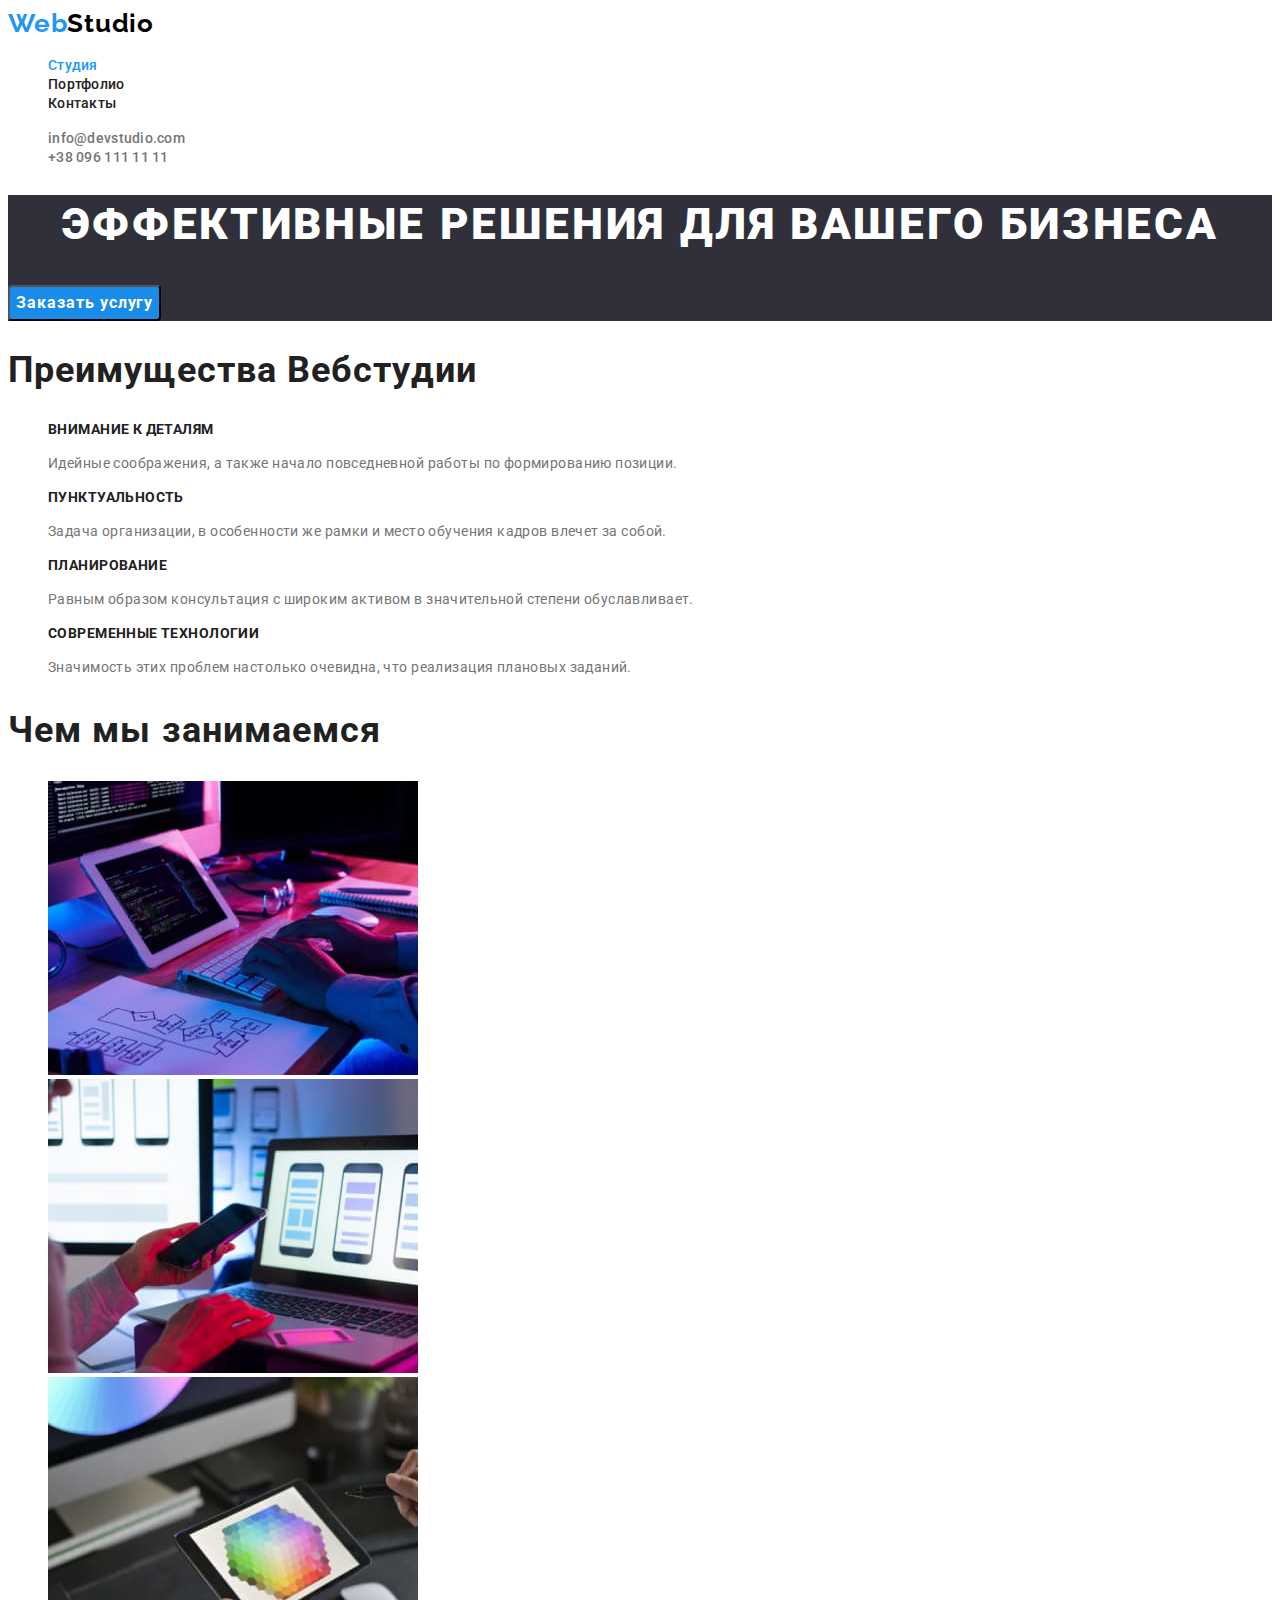
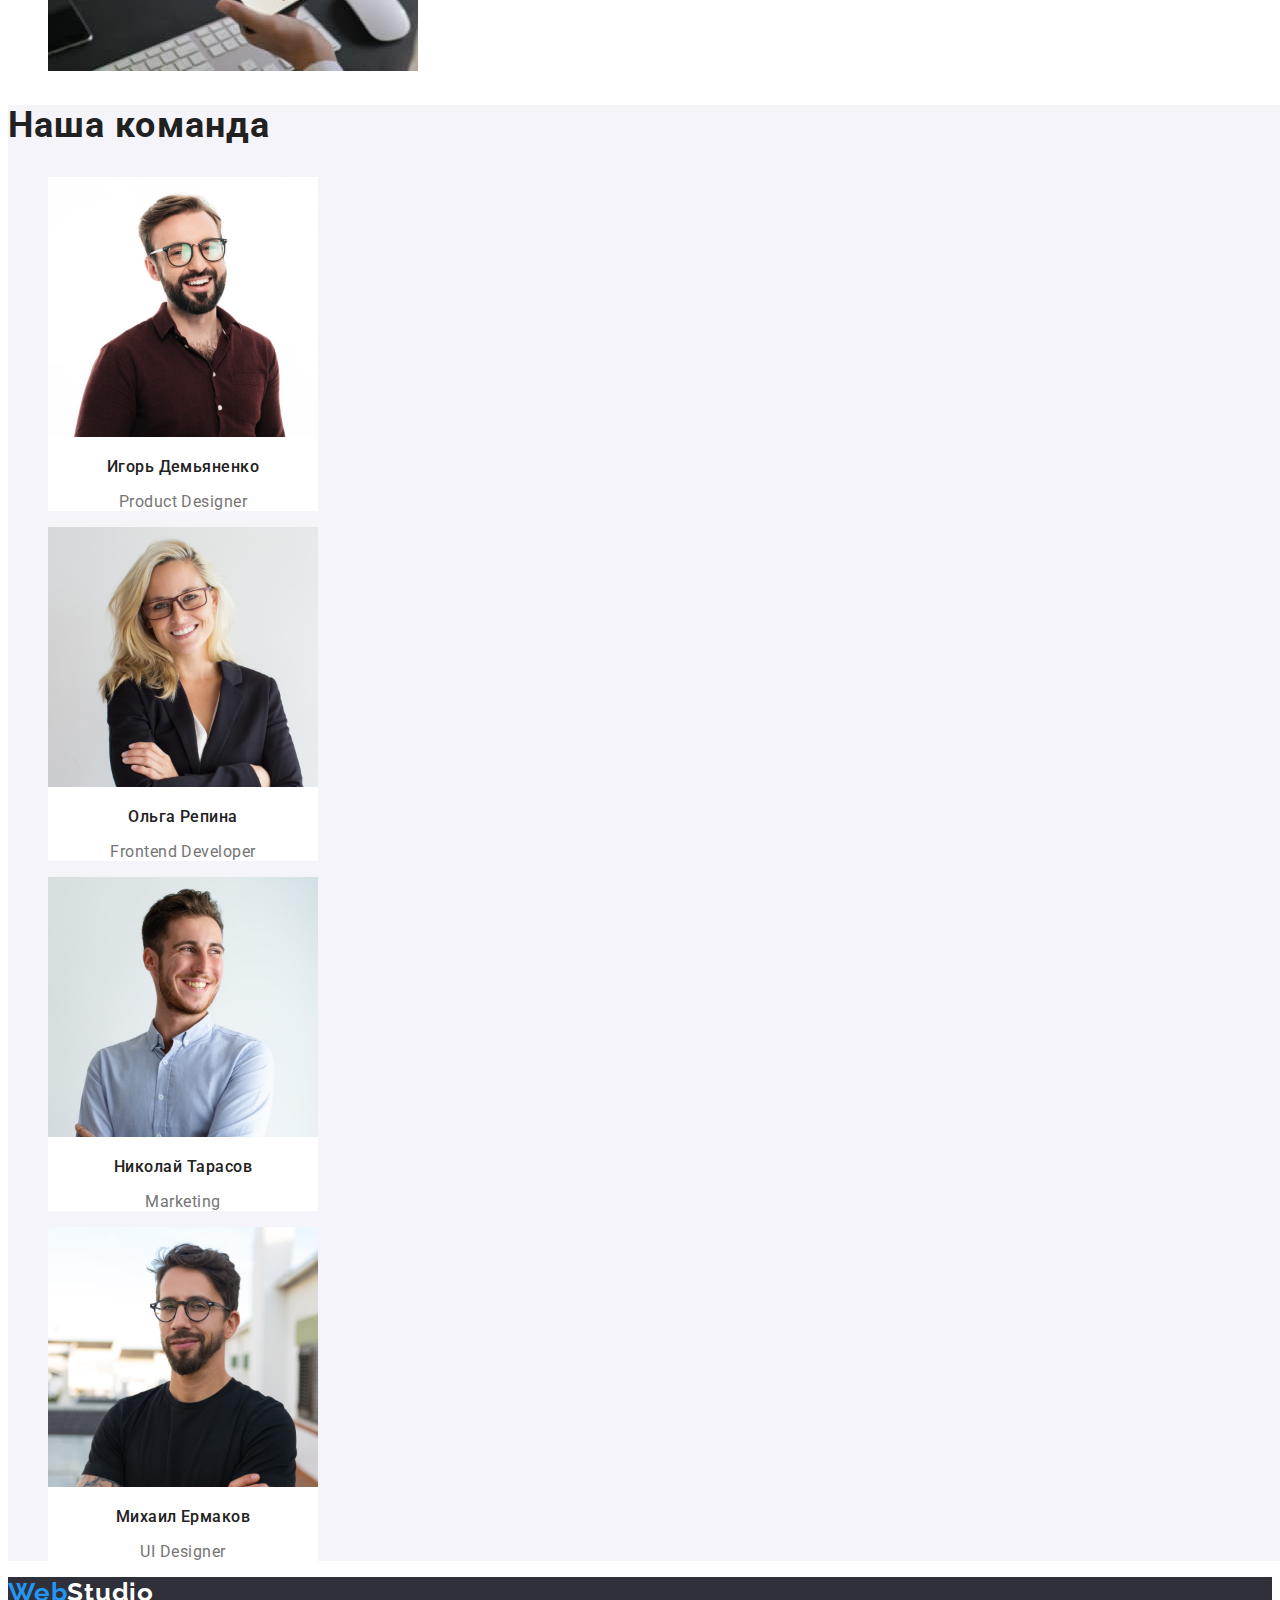
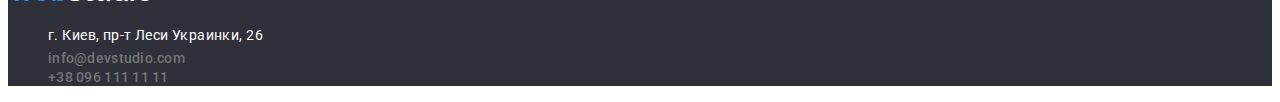
==== index.html @ 1b561ba0 "Добавляет начальные файлы из hw-2" ====
<!DOCTYPE html>
<html lang="ru">

<head>
    <meta charset="UTF-8">
    <meta http-equiv="X-UA-Compatible" content="IE=edge">
    <meta name="viewport" content="width=device-width, initial-scale=1.0">
    <title>WebStudio</title>
    <link rel="preconnect" href="https://fonts.googleapis.com">
    <link rel="preconnect" href="https://fonts.gstatic.com" crossorigin>
    <link href="https://fonts.googleapis.com/css2?family=Raleway:wght@700&family=Roboto:wght@400;500;700;900&display=swap"
        rel="stylesheet">

    <link rel="stylesheet" href="./css/styles.css">
</head>

<body>

    <header>
        <nav>
            <a class="logo link" href="./index.html">
                <span class="logo-first-part">Web</span>Studio
            </a>
            <ul class="main-menu">
                <li class="list"><a class="main-menu-link link active-page" href="./index.html">Студия</a></li>
                <li class="list"><a class="main-menu-link link" href="./portfolio.html">Портфолио</a></li>
                <li class="list"><a class="main-menu-link link" href="">Контакты</a></li>
            </ul>
        </nav>

        <ul class="main-conacts">
            <li class="list"><a class="main-contacts-link link" href="mailto:info@devstudio.com">info@devstudio.com</a></li>
            <li class="list"><a class="main-contacts-link link" href="tel:+380961111111">+38 096 111 11 11</a></li>
        </ul>
    </header>

    <main>

        <!--HERO-->

        <section class="hero-section">
            <h1 class="hero-main-title">Эффективные решения для вашего бизнеса</h1>
            <button class="modal-btn" type="button">Заказать услугу</button>
        </section>

        <!--BENEFITS-->

        <section>
            <h2 class="main-section-headings" >Преимущества Вебстудии</h2>
            <ul>
                <li class="list">
                    <h3 class="benefits-title">Внимание к деталям</h3>
                    <p class="benefits-text">Идейные соображения, а также начало повседневной работы по формированию позиции.</p>
                </li>
                <li class="list">
                    <h3 class="benefits-title">Пунктуальность</h3>
                    <p class="benefits-text">Задача организации, в особенности же рамки и место обучения кадров влечет за собой.</p>
                </li>
                <li class="list">
                    <h3 class="benefits-title">Планирование</h3>
                    <p class="benefits-text">Равным образом консультация с широким активом в значительной степени обуславливает.</p>
                </li>
                <li class="list">
                    <h3 class="benefits-title">Современные технологии</h3>
                    <p class="benefits-text">Значимость этих проблем настолько очевидна, что реализация плановых заданий.</p>
                </li>
            </ul>
        </section>

        <!--ABOUT SERVICES-->

        <section>
            <h2 class="main-section-headings">Чем мы занимаемся</h2>
            <ul>
                <li class="list">
                    <img src="./images/webdevelopment.jpg" alt="Веб разработкой" width="370" height="294">
                </li>
                <li class="list">
                    <img src="./images/uxdesign.jpg" alt="Подбираем UX Дизайн" width="370" height="294">
                </li>
                <li class="list">
                    <img src="./images/uidesign.jpg" alt="Подбираем стилистику" width="370" height="294">
                </li>
            </ul>
        </section>

        <!--ABOUT TEAM-->

        <section class="about-team-section">
            <h2 class="main-section-headings">Наша команда</h2>
            <ul>
                <li class="about-team-item list">
                    <img src="./images/productdesigner.jpg" alt="Фото Игоря Демьяненко" width="270" height="260">
                    <h3 class="team-member-name">Игорь Демьяненко</h3>
                    <p class="team-member-position">Product Designer</p>
                </li>
                <li class="about-team-item list">
                    <img src="./images/frontenddeveloper.jpg" alt="Фото Ольги Репиной" width="270" height="260">
                    <h3 class="team-member-name">Ольга Репина</h3>
                    <p class="team-member-position">Frontend Developer</p>
                </li>
                <li class="about-team-item list">
                    <img src="./images/marketing.jpg" alt="Фото Николая Тарасова" width="270" height="260">
                    <h3 class="team-member-name">Николай Тарасов</h3>
                    <p class="team-member-position">Marketing</p>
                </li>
                <li class="about-team-item list">
                    <img src="./images/uidesigner.jpg" alt="Фото Михаила Ермакова" width="270" height="260">
                    <h3 class="team-member-name">Михаил Ермаков</h3>
                    <p class="team-member-position">UI Designer</p>
                </li>
            </ul>
        </section>
    </main>

    <!--FOOTER-->

    <footer>
            <a class="logo-footer link" href="./index.html">
                <span class="logo-first-part">Web</span>Studio
            </a>
        <address>
            <ul> 
                <li class="list">
                    <a class="address-contacts-link link" href="https://goo.gl/maps/VejYehhwsdeLX1D59">г. Киев, пр-т Леси Украинки, 26</a>
                </li>
                <li class="list">
                    <a class="main-contacts-link link" href="mailto:info@devstudio.com">info@devstudio.com</a>
                </li>
                <li class="list">
                    <a class="main-contacts-link link" href="tel:+380961111111">+38 096 111 11 11</a>
                </li>
            </ul>
        </address>
    </footer>

</body>

</html>
---- css/styles.css ----
:root {
  --primary-font-family: 'Roboto', sans-serif;
  --secondary-font-family: 'Raleway', sans-serif;
  --primary-text-color-theme-light: #212121;
  --secondary-text-color-theme-light: #757575;
  --main-background-color-light: #ffffff;
  --secondary-background-color-dark: #2f303a;
  --situative-background-color: #f5f4fa;

  --accent-color: #2196f3;
}

body {
  font-family: var(--primary-font-family);
  color: var(--primary-text-color-theme-light);
  background-color: var(--main-background-color-light);
}

.list {
  list-style: none;
}

.link {
  text-decoration: none;
}

/* ======== START COMMON COMPONENTS 1 ======== */

.main-menu-link {
  font-family: var(--primary-font-family);
  font-weight: 500;
  font-size: 14px;
  line-height: 1.14;
  letter-spacing: 0.02em;
  cursor: pointer;

  color: var(--primary-text-color-theme-light);
}

.main-menu-link:hover,
.main-menu-link:focus {
  color: var(--accent-color);
}

.active-page {
  color: var(--accent-color);
}

.main-section-headings {
  font-family: var(--primary-font-family);
  font-weight: 700;
  font-size: 36px;
  line-height: 1.16;
  /*text-align: center;*/
  letter-spacing: 0.03em;

  color: var(--primary-text-color-theme-light);
}

/* ======== END COMMON COMPONENTS 1 ======== */

/* ======== START HEADER 2 ======== */

.logo {
  font-family: var(--secondary-font-family);
  font-weight: bold;
  font-size: 26px;
  line-height: 1.19;
  letter-spacing: 0.03em;

  color: #000000;
}

.logo-first-part {
  color: var(--accent-color);
}

.main-contacts-link {
  font-family: var(--primary-font-family);
  font-weight: 500;
  font-style: normal;
  font-size: 14px;
  line-height: 1.14;
  letter-spacing: 0.02em;

  color: var(--secondary-text-color-theme-light);
}

.main-contacts-link:hover,
.main-contacts-link:focus {
  color: var(--accent-color);
}

/* ======== END HEADER 2 ======== */

/* ======== START HERO 3 ======== */

.hero-section {
  background-color: var(--secondary-background-color-dark);
}

.hero-main-title {
  font-family: var(--main-background-color-light);
  font-weight: 900;
  font-size: 44px;
  line-height: 1.36;
  text-align: center;
  letter-spacing: 0.06em;
  text-transform: uppercase;

  color: var(--main-background-color-light);
}

.modal-btn {
  font-family: inherit;
  font-weight: 700;
  font-size: 16px;
  line-height: 1.87;
  display: flex;
  align-items: center;
  text-align: center;
  letter-spacing: 0.06em;
  border-radius: 4px;
  cursor: pointer;

  background-color: #188ce8;
  color: var(--main-background-color-light);
}

.modal-btn:hover,
.modal-btn:focus {
  background-color: var(--accent-color);
  color: var(--main-background-color-light);
}

/* ======== END HERO 3 ======== */

/* ======== START BENEFITS 4 ======== */

.benefits-title {
  font-family: var(--primary-font-family);
  font-weight: 700;
  font-size: 14px;
  line-height: 1.14;
  letter-spacing: 0.03em;
  text-transform: uppercase;

  color: var(--primary-text-color-theme-light);
}

.benefits-text {
  font-family: var(--primary-font-family);
  font-size: 14px;
  line-height: 1.71;
  letter-spacing: 0.03em;

  color: var(--secondary-text-color-theme-light);
}

/* ======== END BENEFITS 4 ======== */

/* ======== START ABOUT SERVICES 5 ======== */

/* ======== END ABOUT SERVICES 5 ======== */

/* ======== START ABOUT TEAM 6 ======== */

.about-team-section {
  width: 1600px;
  left: 0px;
  top: 1449px;

  background: var(--situative-background-color);
}

.about-team-item {
  width: 270px;
  left: 215px;
  top: 1635px;
  background-color: var(--main-background-color-light);
}

.team-member-name {
  font-family: var(--primary-font-family);
  font-weight: 500;
  font-size: 16px;
  line-height: 1.19;
  text-align: center;
  letter-spacing: 0.03em;

  color: var(--primary-text-color-theme-light);
}

.team-member-position {
  font-family: var(--primary-font-family);
  font-size: 16px;
  line-height: 1.19;
  text-align: center;
  letter-spacing: 0.03em;

  color: var(--secondary-text-color-theme-light);
}

/* ======== END ABOUT TEAM 6 ======== */

/* ======== START FOOTER 7 ======== */

footer {
  background-color: var(--secondary-background-color-dark);
}

.logo-footer {
  font-family: var(--secondary-font-family);
  font-weight: bold;
  font-size: 26px;
  line-height: 1.19;
  letter-spacing: 0.03em;

  color: var(--main-background-color-light);
}

.logo-first-part {
  color: var(--accent-color);
}

.address-contacts-link {
  font-family: var(--primary-font-family);
  font-weight: 400;
  font-style: normal;
  font-size: 14px;
  line-height: 1.71;
  letter-spacing: 0.03em;
  cursor: pointer;

  color: var(--main-background-color-light);
}

.address-contacts-link:hover,
.address-contacts-link:focus {
  color: var(--accent-color);
}

/* ======== END FOOTER 7 ======== */

/* ======== START PORTFOLIO MENU 8 ======== */

.modal-portfolio-btn {
  font-family: var(--primary-font-family);
  font-weight: 500;
  font-size: 16px;
  line-height: 1.62;
  text-align: center;
  letter-spacing: 0.03em;
  border-radius: 4px;
  cursor: pointer;

  background-color: var(--situative-background-color);
  color: var(--primary-text-color-theme-light);
}

.modal-portfolio-btn:hover,
.modal-portfolio-btn:focus {
  background-color: var(--accent-color);
  color: var(--main-background-color-light);
}

/* ======== END PORTFOLIO MENU 8 ======== */

/* ======== START PORTFOLIO ITEMS 9 ======== */

.portfolio-item-title {
  font-family: var(--primary-font-family);
  font-weight: 700;
  font-size: 18px;
  line-height: 2;
  letter-spacing: 0.06em;

  color: var(--primary-text-color-theme-light);
}

.portfolio-item-text {
  font-family: var(--primary-font-family);
  font-size: 16px;
  line-height: 1.87;
  letter-spacing: 0.03em;

  color: var(--secondary-text-color-theme-light);
}

/* ======== END PORTFOLIO ITEMS 9 ======== */
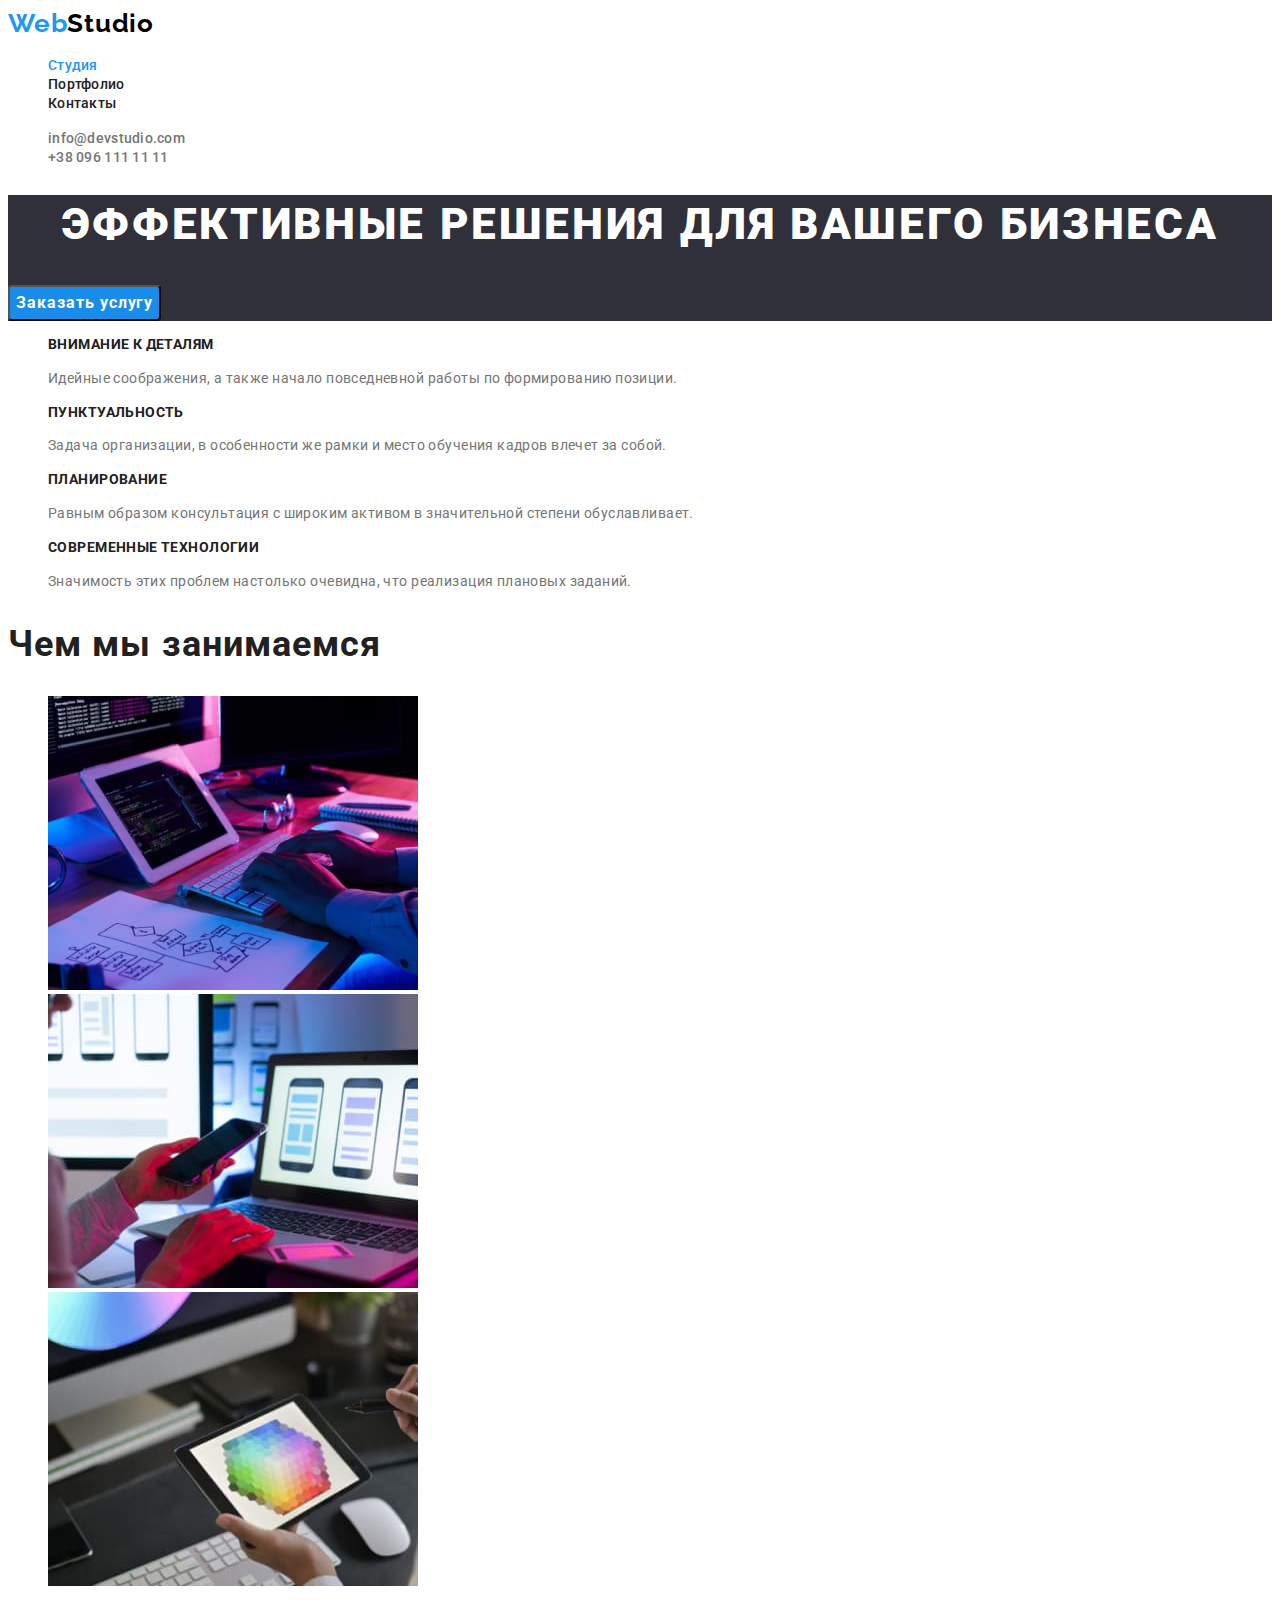
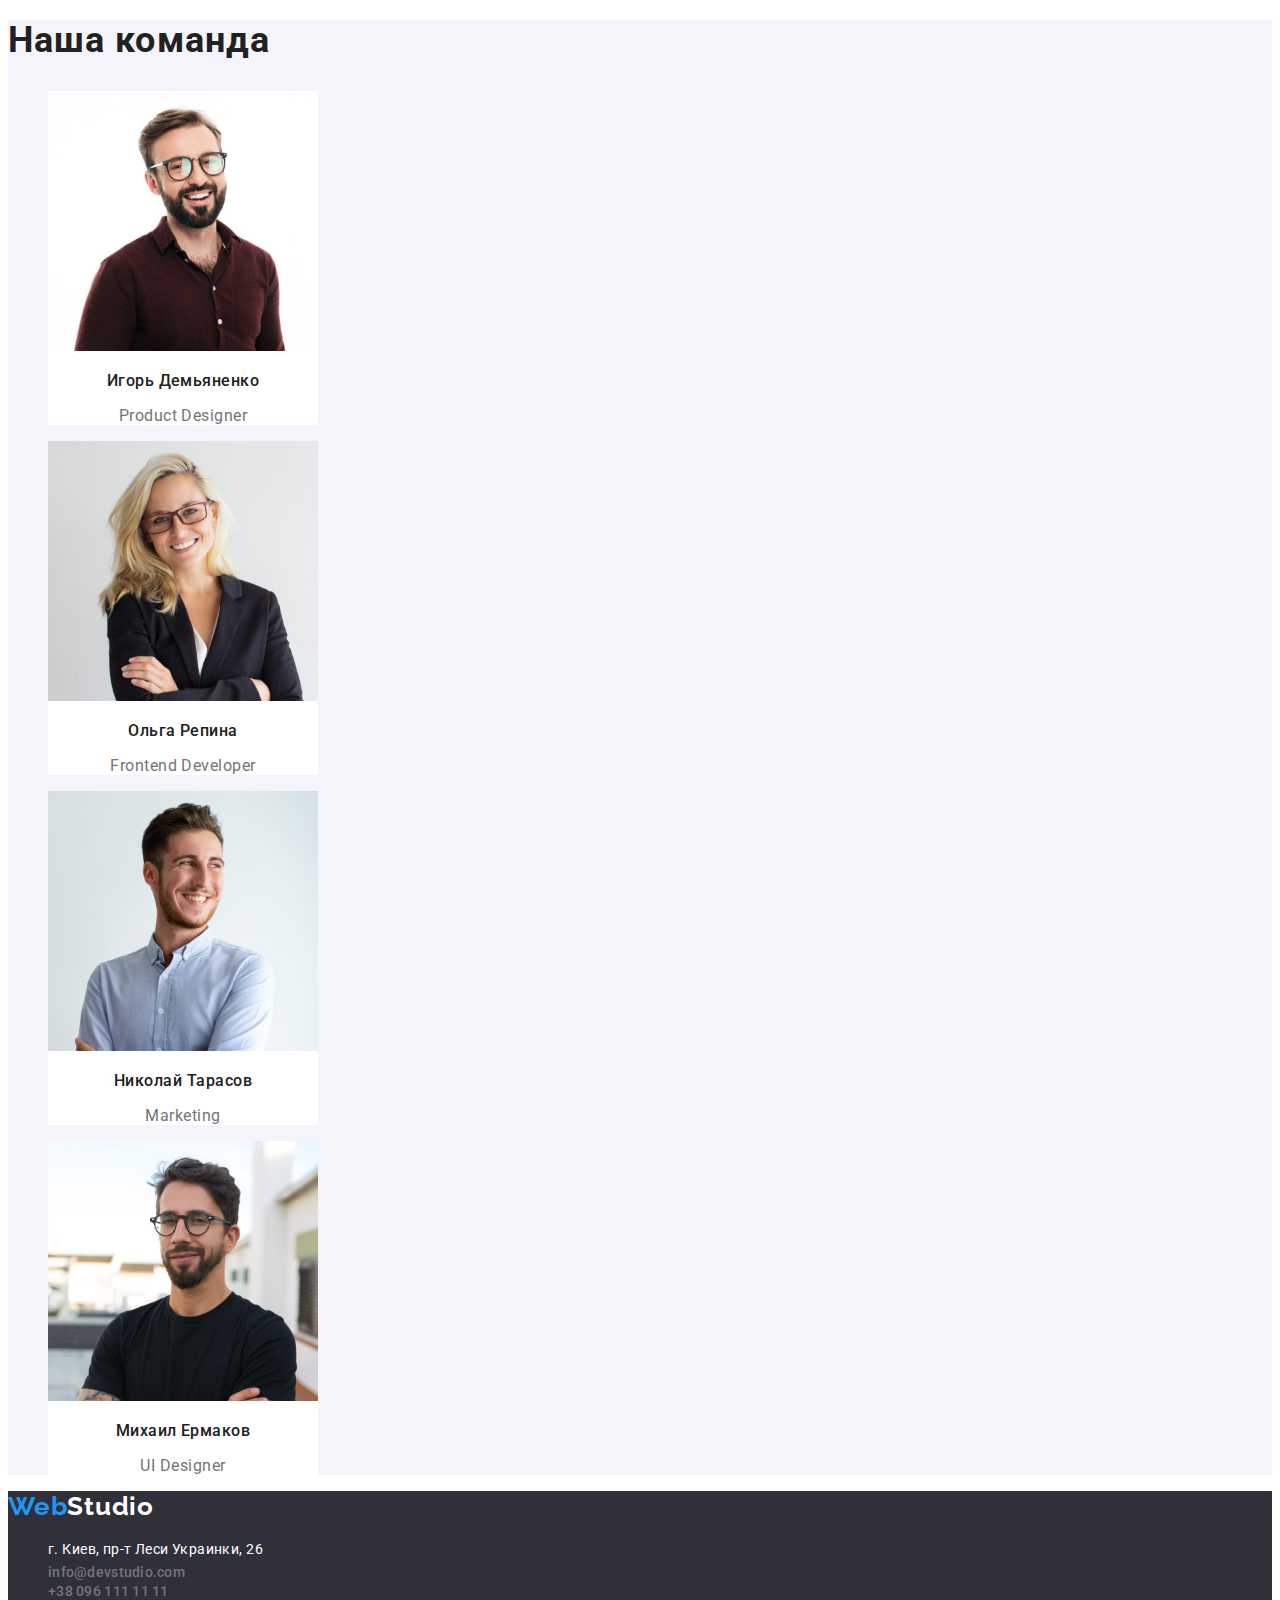
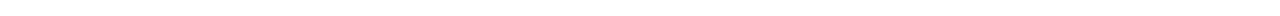
==== commit 195269c7: "Добавляет изначальные файлы с исправлениями" ====
--- a/index.html
+++ b/index.html
@@ -46,7 +46,7 @@
         <!--BENEFITS-->
 
         <section>
-            <h2 class="main-section-headings" >Преимущества Вебстудии</h2>
+            <h2 class="visually-hidden" >Преимущества Вебстудии</h2>
             <ul>
                 <li class="list">
                     <h3 class="benefits-title">Внимание к деталям</h3>
--- a/css/styles.css
+++ b/css/styles.css
@@ -47,11 +47,9 @@
 }
 
 .main-section-headings {
-  font-family: var(--primary-font-family);
   font-weight: 700;
   font-size: 36px;
   line-height: 1.16;
-  /*text-align: center;*/
   letter-spacing: 0.03em;
 
   color: var(--primary-text-color-theme-light);
@@ -100,7 +98,6 @@
 }
 
 .hero-main-title {
-  font-family: var(--main-background-color-light);
   font-weight: 900;
   font-size: 44px;
   line-height: 1.36;
@@ -116,9 +113,6 @@
   font-weight: 700;
   font-size: 16px;
   line-height: 1.87;
-  display: flex;
-  align-items: center;
-  text-align: center;
   letter-spacing: 0.06em;
   border-radius: 4px;
   cursor: pointer;
@@ -137,8 +131,12 @@
 
 /* ======== START BENEFITS 4 ======== */
 
+.visually-hidden {
+  position: fixed;
+  transform: scale(0);
+}
+
 .benefits-title {
-  font-family: var(--primary-font-family);
   font-weight: 700;
   font-size: 14px;
   line-height: 1.14;
@@ -149,7 +147,6 @@
 }
 
 .benefits-text {
-  font-family: var(--primary-font-family);
   font-size: 14px;
   line-height: 1.71;
   letter-spacing: 0.03em;
@@ -166,22 +163,15 @@
 /* ======== START ABOUT TEAM 6 ======== */
 
 .about-team-section {
-  width: 1600px;
-  left: 0px;
-  top: 1449px;
-
   background: var(--situative-background-color);
 }
 
 .about-team-item {
   width: 270px;
-  left: 215px;
-  top: 1635px;
   background-color: var(--main-background-color-light);
 }
 
 .team-member-name {
-  font-family: var(--primary-font-family);
   font-weight: 500;
   font-size: 16px;
   line-height: 1.19;
@@ -192,7 +182,6 @@
 }
 
 .team-member-position {
-  font-family: var(--primary-font-family);
   font-size: 16px;
   line-height: 1.19;
   text-align: center;
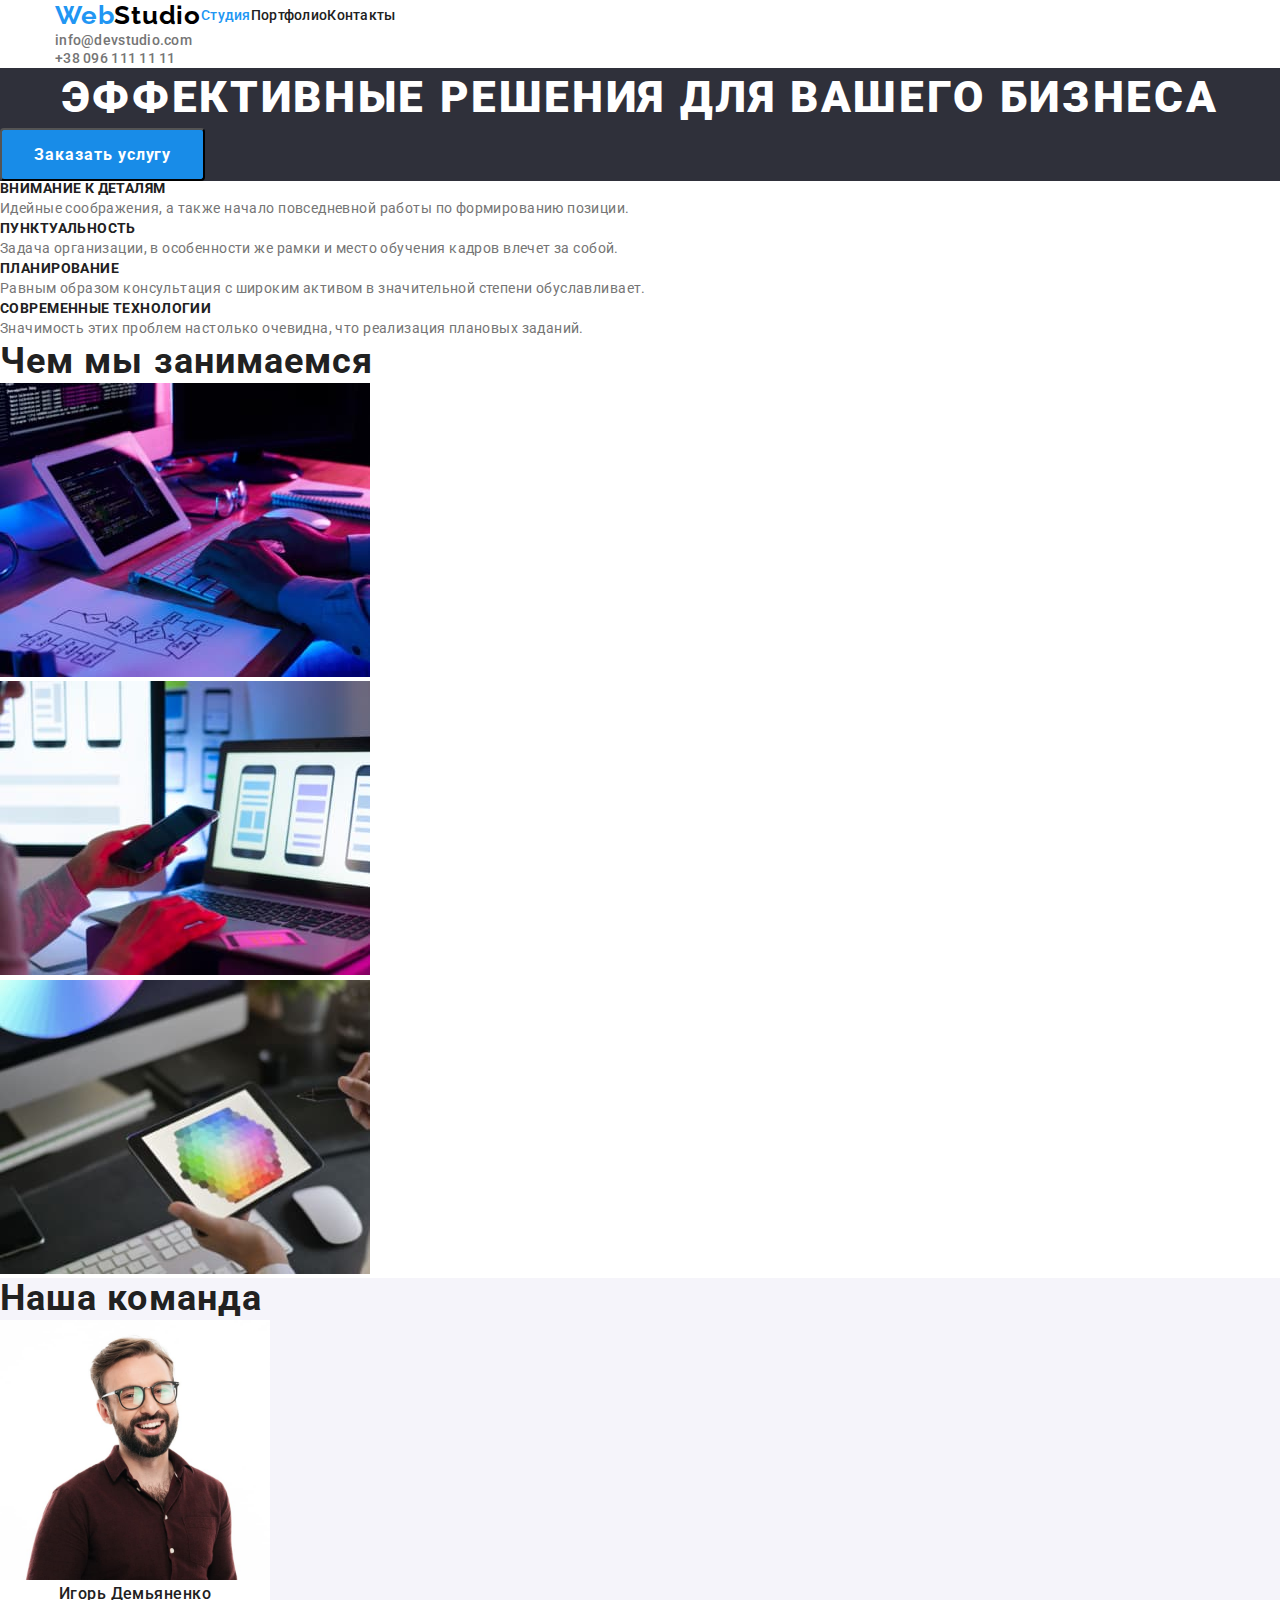
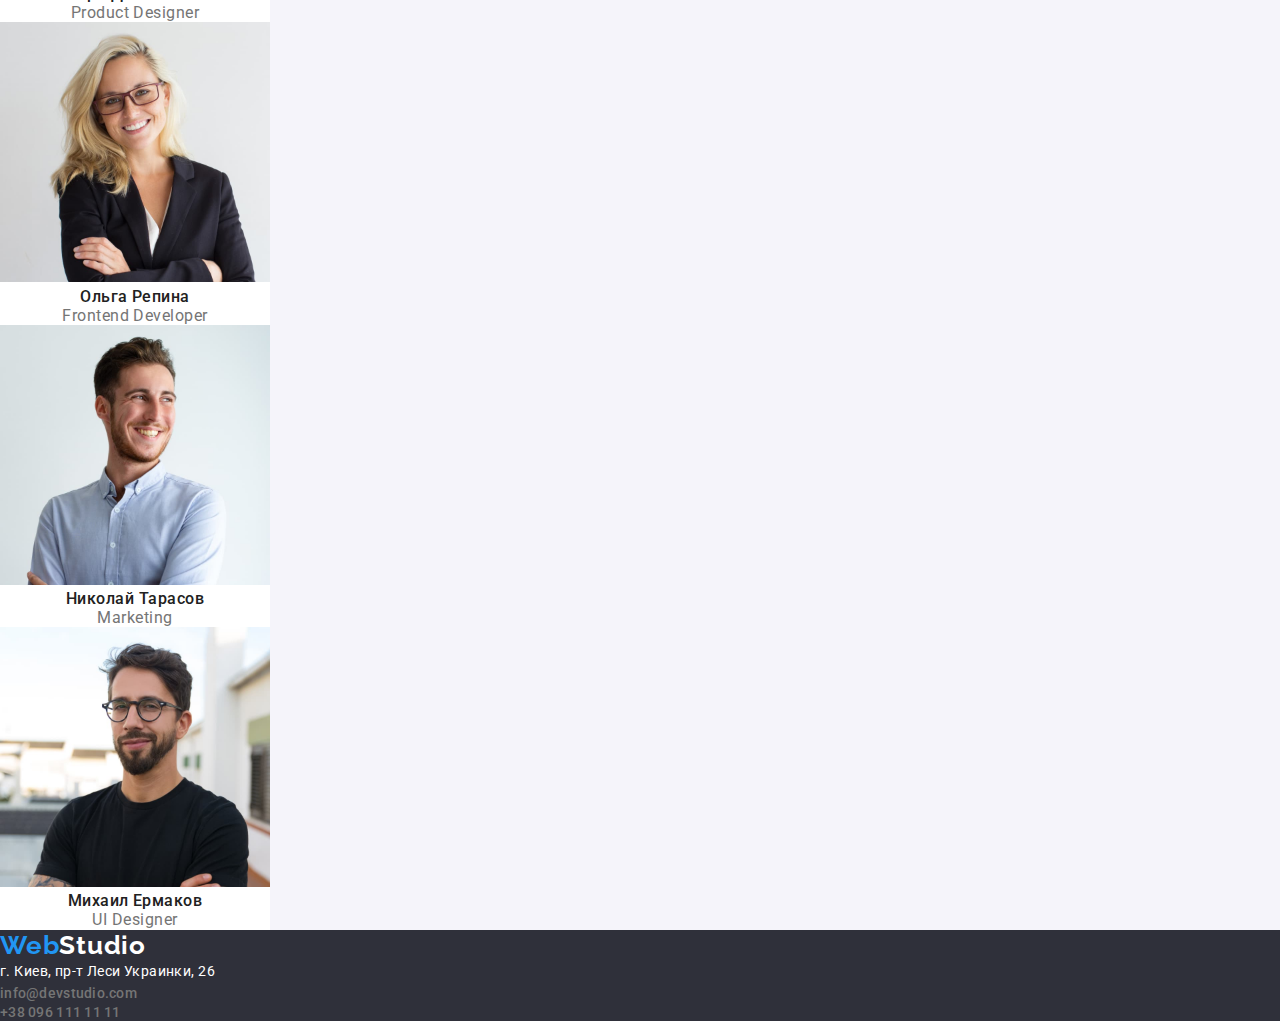
==== commit 87b1a961: "Добавляет modern-normalize" ====
--- a/index.html
+++ b/index.html
@@ -10,28 +10,34 @@
     <link rel="preconnect" href="https://fonts.gstatic.com" crossorigin>
     <link href="https://fonts.googleapis.com/css2?family=Raleway:wght@700&family=Roboto:wght@400;500;700;900&display=swap"
         rel="stylesheet">
-
+    <link rel="stylesheet" href="https://cdnjs.cloudflare.com/ajax/libs/modern-normalize/1.1.0/modern-normalize.min.css">
     <link rel="stylesheet" href="./css/styles.css">
 </head>
 
 <body>
 
-    <header>
-        <nav>
-            <a class="logo link" href="./index.html">
-                <span class="logo-first-part">Web</span>Studio
-            </a>
-            <ul class="main-menu">
-                <li class="list"><a class="main-menu-link link active-page" href="./index.html">Студия</a></li>
-                <li class="list"><a class="main-menu-link link" href="./portfolio.html">Портфолио</a></li>
-                <li class="list"><a class="main-menu-link link" href="">Контакты</a></li>
+    <header class="page-header">
+
+        <div class="container">
+            <nav class="site-nav">
+                <a class="logo link" href="./index.html">
+                    <span class="logo-first-part">Web</span>Studio
+                </a>
+                <ul class="main-menu site-nav">
+                    <li class="list"><a class="main-menu-link link active-page" href="./index.html">Студия</a></li>
+                    <li class="list"><a class="main-menu-link link" href="./portfolio.html">Портфолио</a></li>
+                    <li class="list"><a class="main-menu-link link" href="">Контакты</a></li>
+                </ul>
+            </nav>
+        </div>
+
+        <div class="container">
+            <ul class="main-conacts">
+                <li class="list"><a class="main-contacts-link link" href="mailto:info@devstudio.com">info@devstudio.com</a></li>
+                <li class="list"><a class="main-contacts-link link" href="tel:+380961111111">+38 096 111 11 11</a></li>
             </ul>
-        </nav>
+        </div>
 
-        <ul class="main-conacts">
-            <li class="list"><a class="main-contacts-link link" href="mailto:info@devstudio.com">info@devstudio.com</a></li>
-            <li class="list"><a class="main-contacts-link link" href="tel:+380961111111">+38 096 111 11 11</a></li>
-        </ul>
     </header>
 
     <main>
--- a/css/styles.css
+++ b/css/styles.css
@@ -16,6 +16,16 @@
   background-color: var(--main-background-color-light);
 }
 
+html {
+  box-sizing: border-box;
+}
+
+*,
+*::before,
+*::after {
+  box-sizing: inherit;
+}
+
 .list {
   list-style: none;
 }
@@ -53,6 +63,26 @@
   letter-spacing: 0.03em;
 
   color: var(--primary-text-color-theme-light);
+}
+
+.container {
+  margin-left: auto;
+  margin-right: auto;
+  padding-left: 15px;
+  padding-right: 15px;
+  width: 1200px;
+}
+
+h1,
+h2,
+h3,
+h4,
+h5,
+h6,
+ul,
+p {
+  margin: 0;
+  padding: 0;
 }
 
 /* ======== END COMMON COMPONENTS 1 ======== */
@@ -87,6 +117,17 @@
 .main-contacts-link:hover,
 .main-contacts-link:focus {
   color: var(--accent-color);
+}
+
+.page-header .container {
+  display: flex;
+  align-items: center;
+  background-color: var(--main-background-color-light);
+}
+
+.site-nav {
+  display: flex;
+  align-items: center;
 }
 
 /* ======== END HEADER 2 ======== */
@@ -109,13 +150,15 @@
 }
 
 .modal-btn {
+  border-radius: 4px;
   font-family: inherit;
   font-weight: 700;
   font-size: 16px;
   line-height: 1.87;
   letter-spacing: 0.06em;
-  border-radius: 4px;
   cursor: pointer;
+  padding: 10px 32px;
+  text-decoration: none;
 
   background-color: #188ce8;
   color: var(--main-background-color-light);
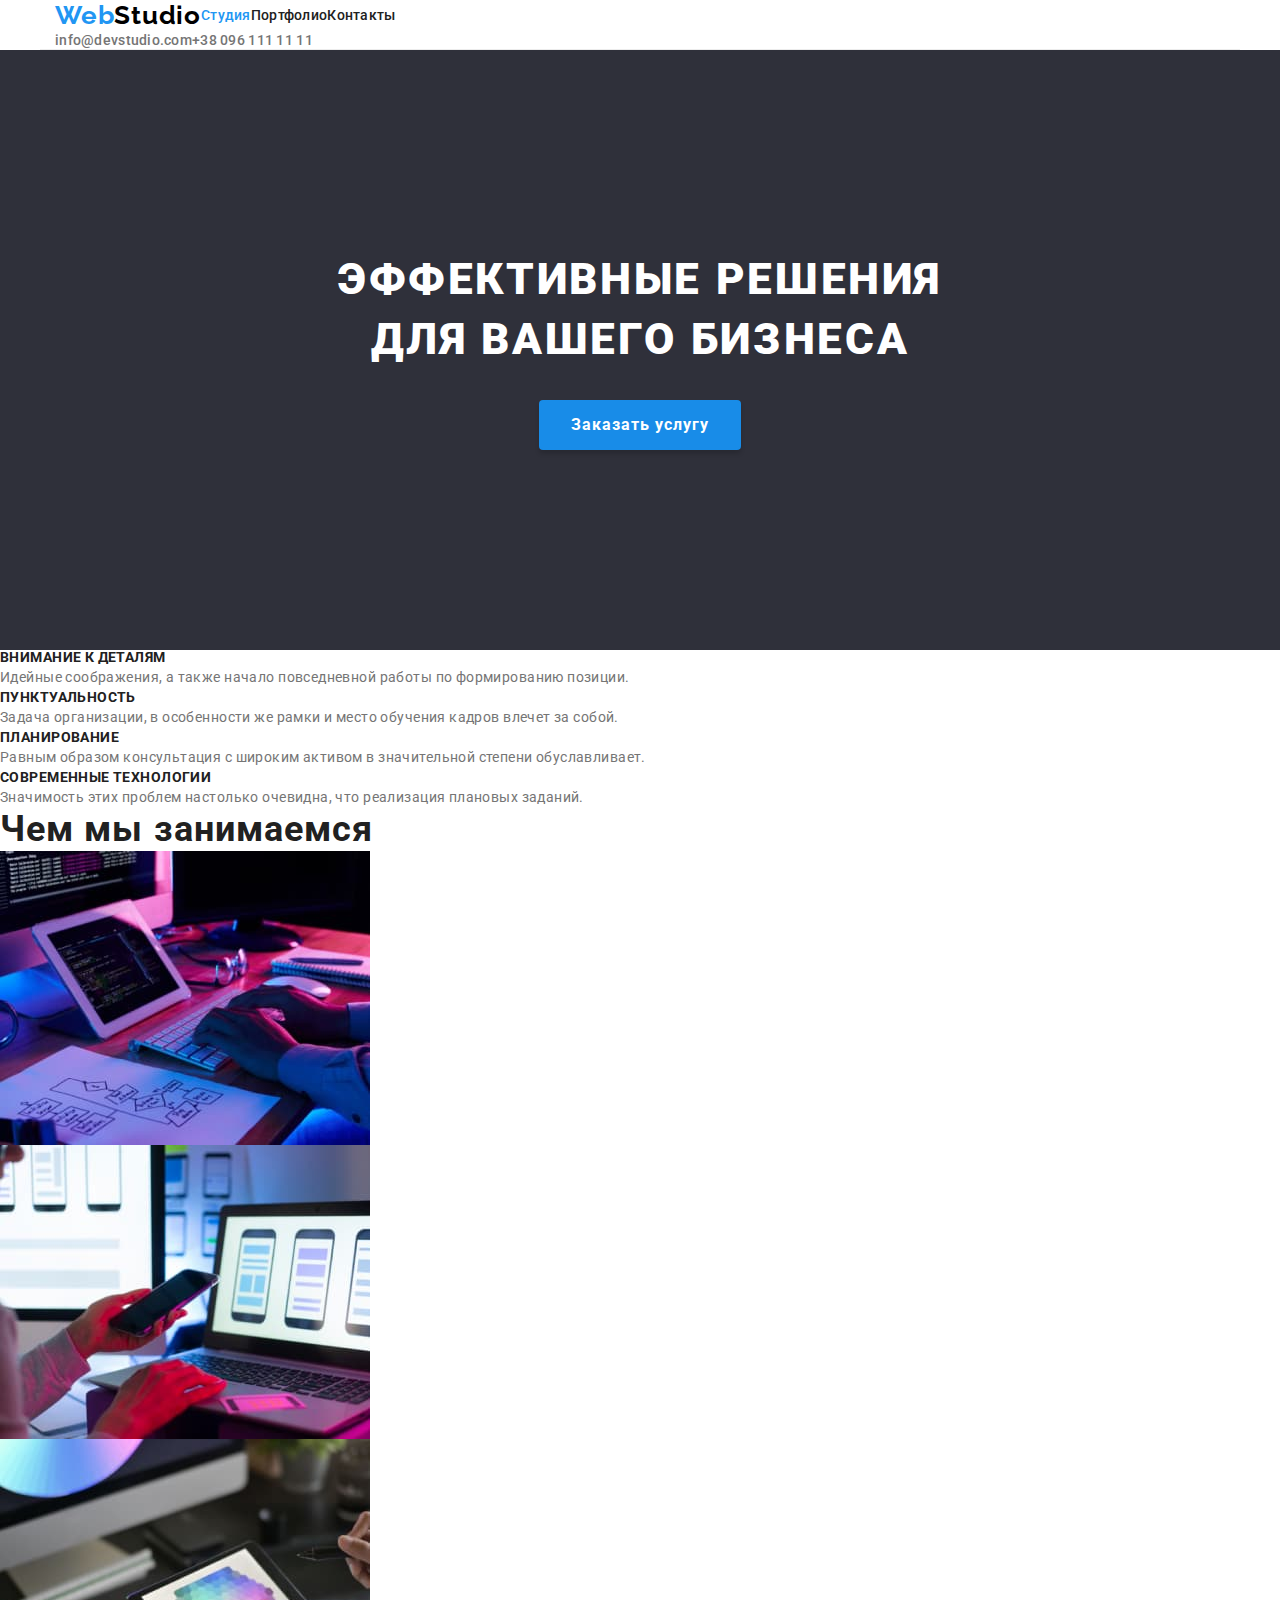
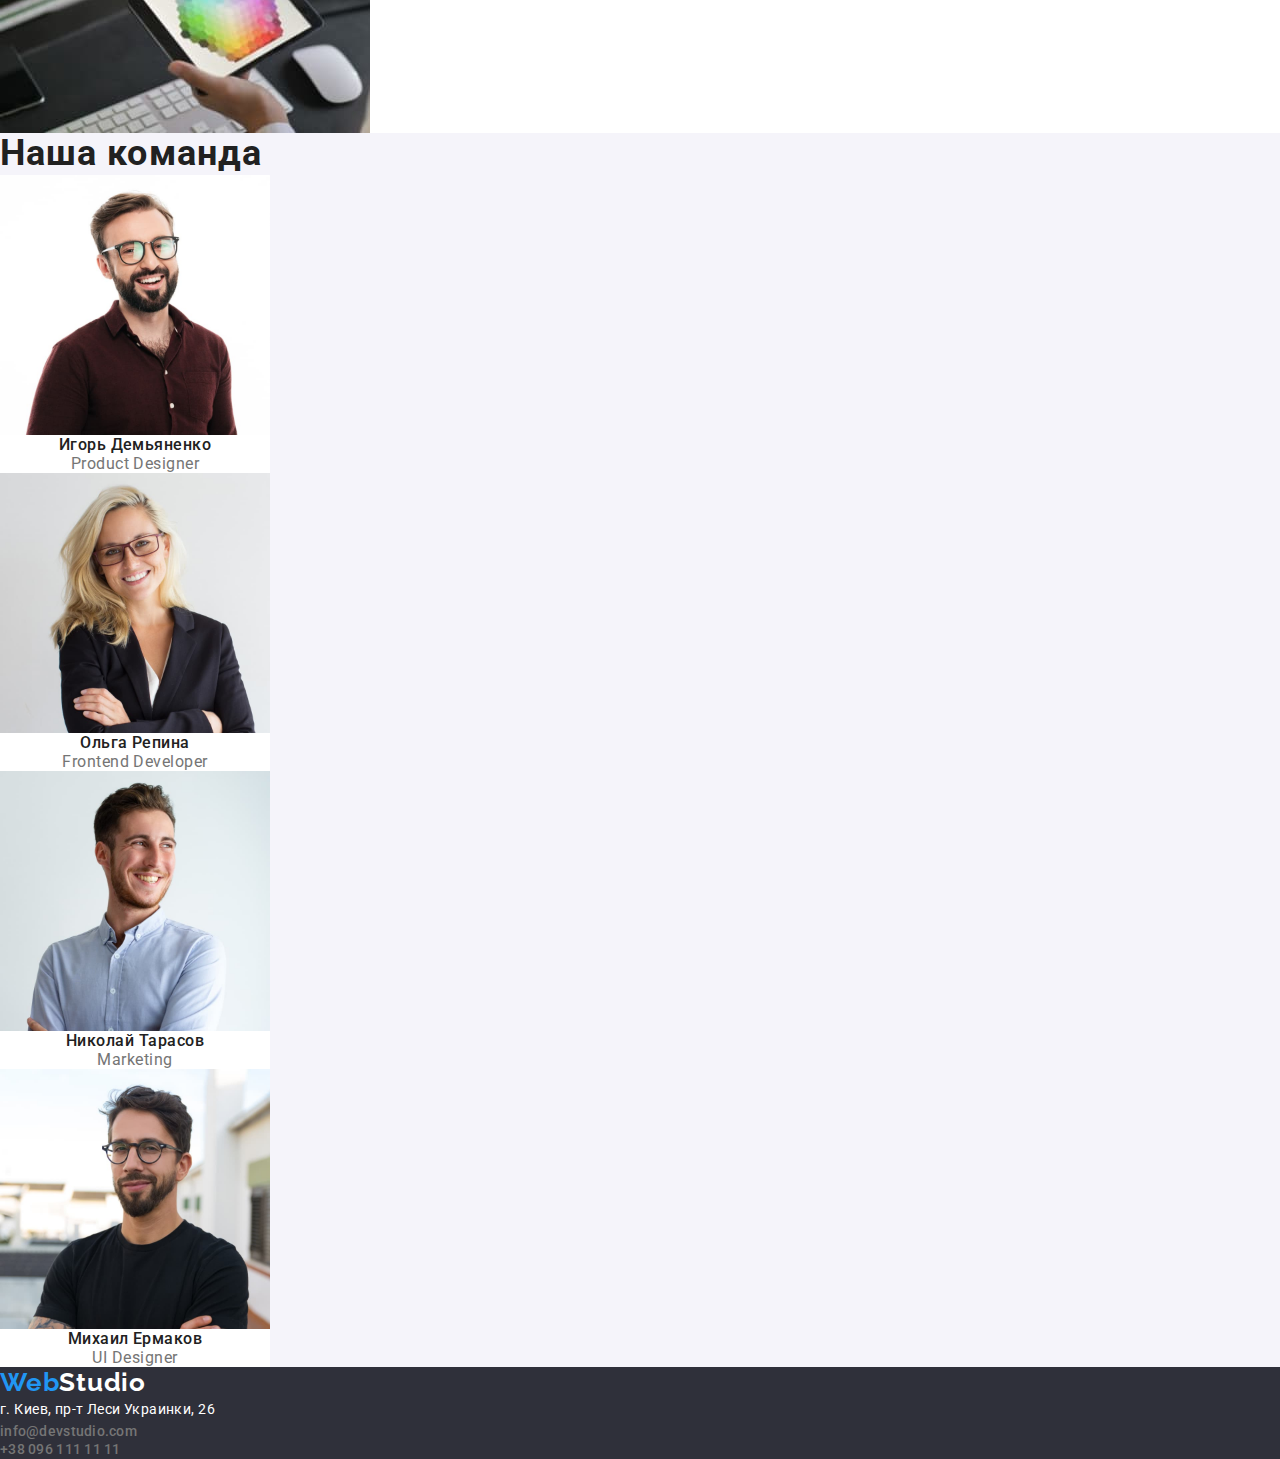
==== commit 40370b2c: "Добавляет hero" ====
--- a/index.html
+++ b/index.html
@@ -16,9 +16,9 @@
 
 <body>
 
-    <header class="page-header">
+    <header>
 
-        <div class="container">
+        <div class="page-header container">
             <nav class="site-nav">
                 <a class="logo link" href="./index.html">
                     <span class="logo-first-part">Web</span>Studio
@@ -29,15 +29,11 @@
                     <li class="list"><a class="main-menu-link link" href="">Контакты</a></li>
                 </ul>
             </nav>
-        </div>
-
-        <div class="container">
-            <ul class="main-conacts">
+            <ul class="main-conacts header-contacts">
                 <li class="list"><a class="main-contacts-link link" href="mailto:info@devstudio.com">info@devstudio.com</a></li>
                 <li class="list"><a class="main-contacts-link link" href="tel:+380961111111">+38 096 111 11 11</a></li>
             </ul>
         </div>
-
     </header>
 
     <main>
@@ -45,7 +41,7 @@
         <!--HERO-->
 
         <section class="hero-section">
-            <h1 class="hero-main-title">Эффективные решения для вашего бизнеса</h1>
+            <h1 class="hero-main-title">Эффективные решения<br> для вашего бизнеса</h1>
             <button class="modal-btn" type="button">Заказать услугу</button>
         </section>
 
--- a/css/styles.css
+++ b/css/styles.css
@@ -65,12 +65,22 @@
   color: var(--primary-text-color-theme-light);
 }
 
+img {
+  display: block;
+  max-width: 100%;
+}
+
 .container {
   margin-left: auto;
   margin-right: auto;
   padding-left: 15px;
   padding-right: 15px;
   width: 1200px;
+}
+
+.section {
+  padding-bottom: 94px;
+  padding-top: 94px;
 }
 
 h1,
@@ -119,6 +129,10 @@
   color: var(--accent-color);
 }
 
+.page-header {
+  border-bottom: solid 1px #ececec;
+}
+
 .page-header .container {
   display: flex;
   align-items: center;
@@ -130,15 +144,24 @@
   align-items: center;
 }
 
+.header-contacts {
+  display: flex;
+  margin-left: auto;
+}
+
 /* ======== END HEADER 2 ======== */
 
 /* ======== START HERO 3 ======== */
 
 .hero-section {
+  padding: 200px 0;
+  margin: 0 auto;
   background-color: var(--secondary-background-color-dark);
+  text-align: center;
 }
 
 .hero-main-title {
+  margin-bottom: 30px;
   font-weight: 900;
   font-size: 44px;
   line-height: 1.36;
@@ -159,15 +182,18 @@
   cursor: pointer;
   padding: 10px 32px;
   text-decoration: none;
+  border: none;
 
   background-color: #188ce8;
   color: var(--main-background-color-light);
+  box-shadow: 0px 4px 4px rgba(0, 0, 0, 0.15);
 }
 
 .modal-btn:hover,
 .modal-btn:focus {
   background-color: var(--accent-color);
   color: var(--main-background-color-light);
+  box-shadow: 0px 4px 4px rgba(0, 0, 0, 0.15);
 }
 
 /* ======== END HERO 3 ======== */
@@ -277,6 +303,8 @@
 /* ======== START PORTFOLIO MENU 8 ======== */
 
 .modal-portfolio-btn {
+  padding: 6px 22px;
+
   font-family: var(--primary-font-family);
   font-weight: 500;
   font-size: 16px;
@@ -285,6 +313,8 @@
   letter-spacing: 0.03em;
   border-radius: 4px;
   cursor: pointer;
+  text-decoration: none;
+  border: none;
 
   background-color: var(--situative-background-color);
   color: var(--primary-text-color-theme-light);
@@ -294,6 +324,8 @@
 .modal-portfolio-btn:focus {
   background-color: var(--accent-color);
   color: var(--main-background-color-light);
+  box-shadow: 0px 3px 1px rgba(0, 0, 0, 0.1), 0px 1px 2px rgba(0, 0, 0, 0.08),
+    0px 2px 2px rgba(0, 0, 0, 0.12);
 }
 
 /* ======== END PORTFOLIO MENU 8 ======== */
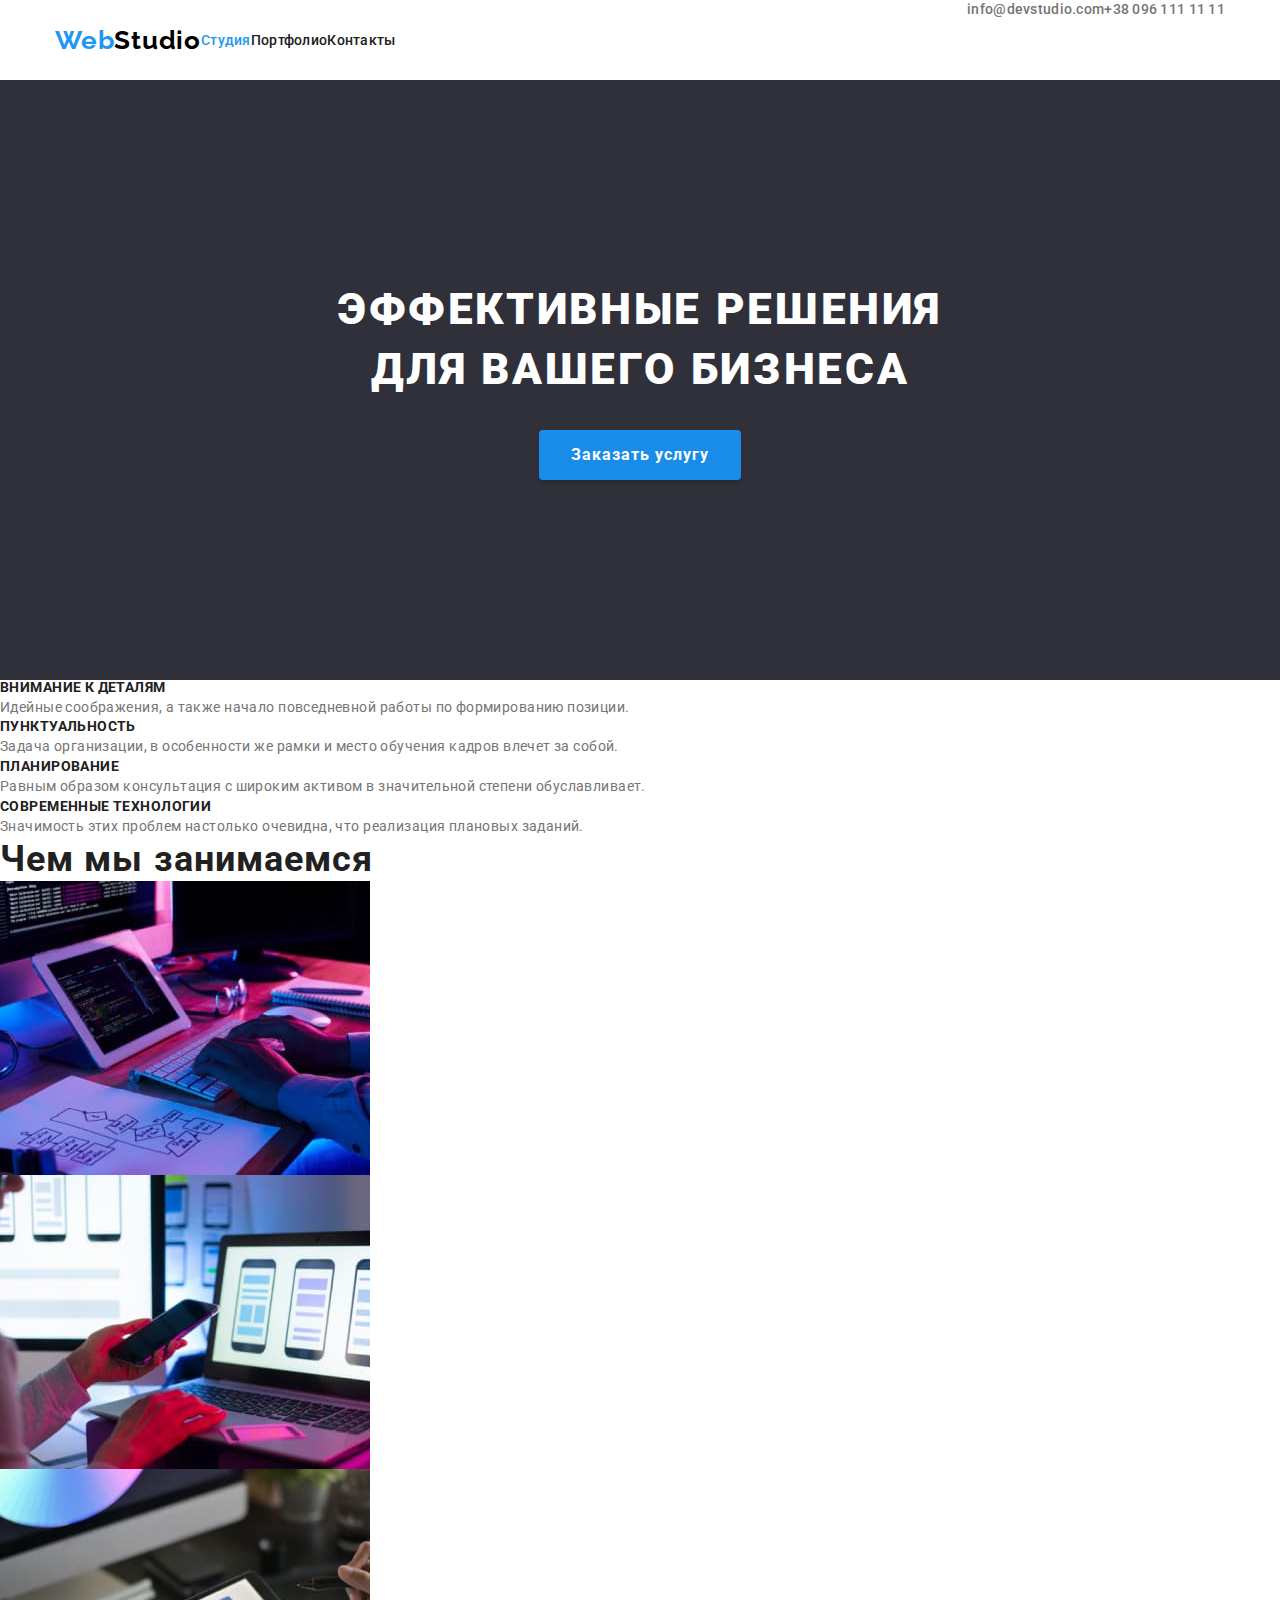
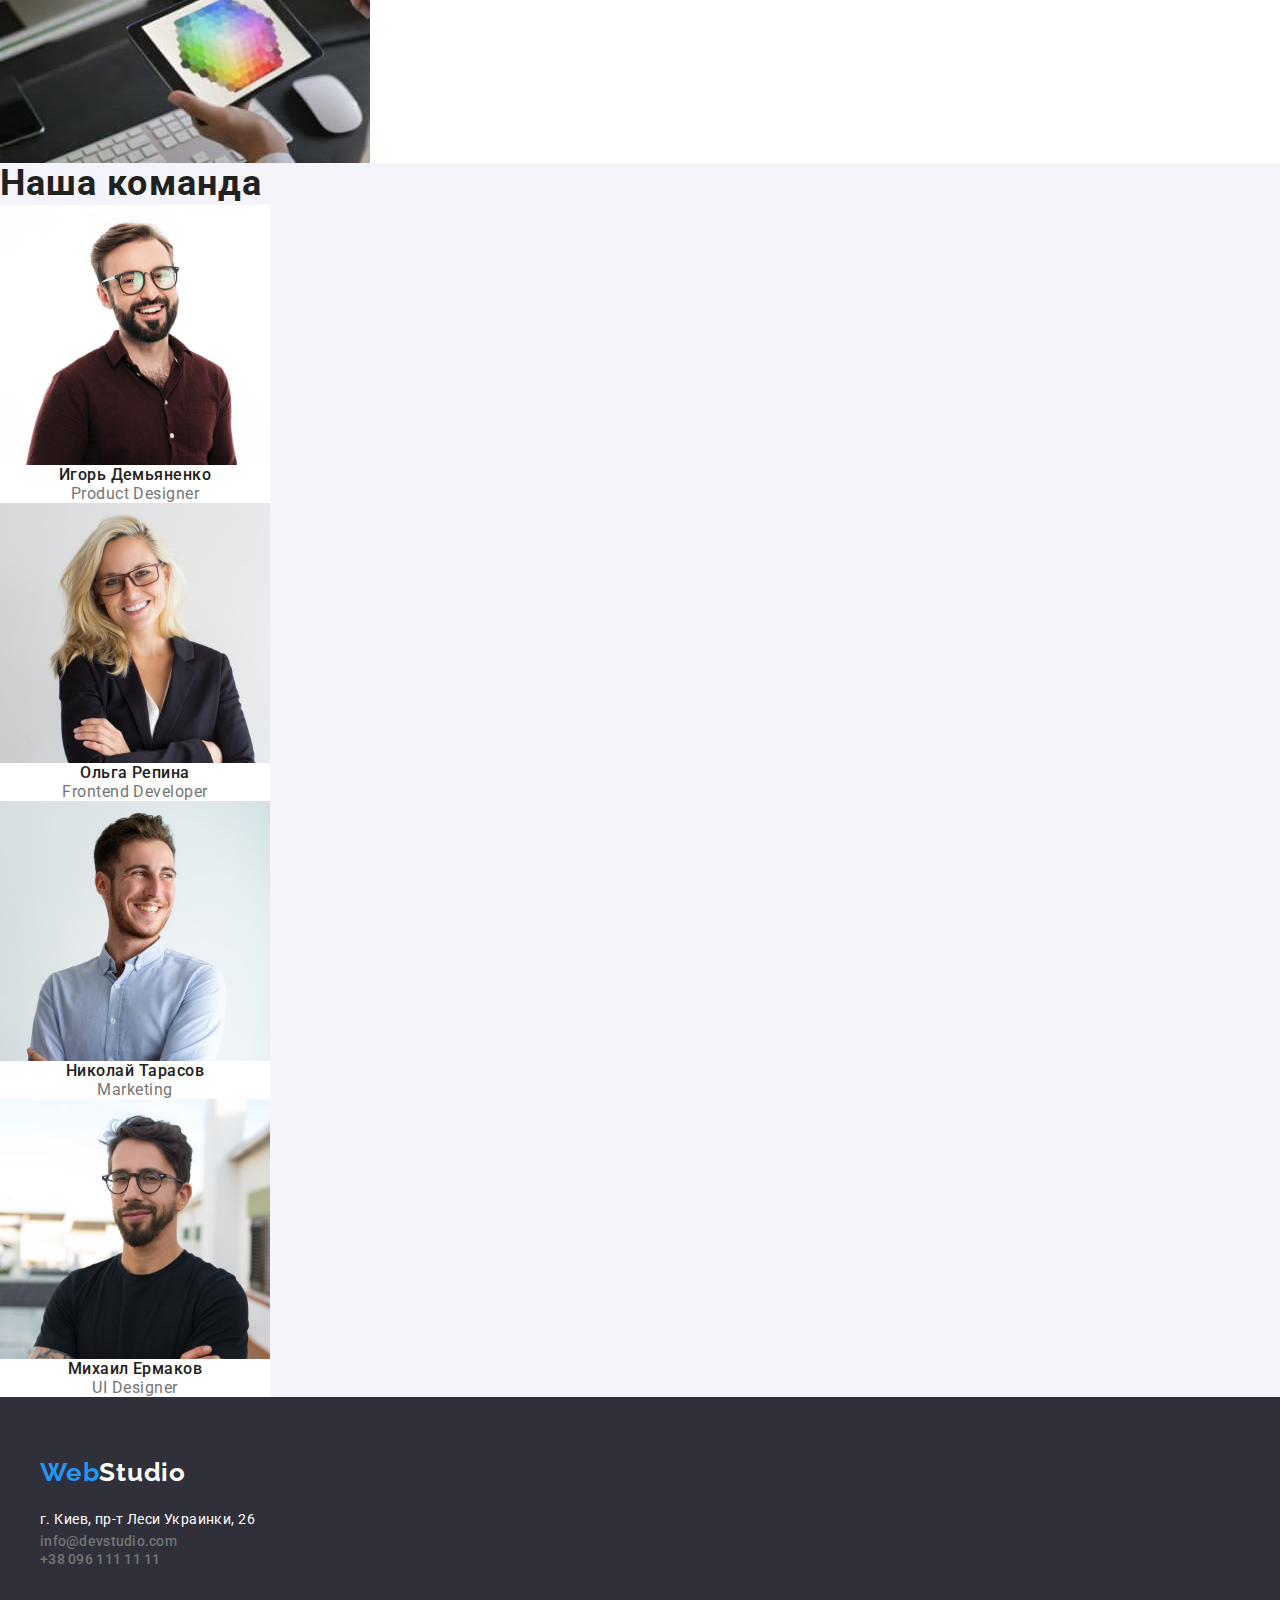
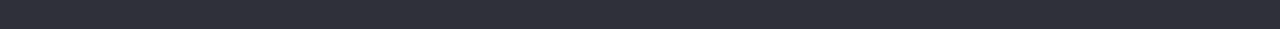
==== commit 9165172d: "Выстраивает элементы в header" ====
--- a/index.html
+++ b/index.html
@@ -16,23 +16,25 @@
 
 <body>
 
-    <header>
+    <header class="header">
 
-        <div class="page-header container">
-            <nav class="site-nav">
-                <a class="logo link" href="./index.html">
-                    <span class="logo-first-part">Web</span>Studio
-                </a>
-                <ul class="main-menu site-nav">
-                    <li class="list"><a class="main-menu-link link active-page" href="./index.html">Студия</a></li>
-                    <li class="list"><a class="main-menu-link link" href="./portfolio.html">Портфолио</a></li>
-                    <li class="list"><a class="main-menu-link link" href="">Контакты</a></li>
+        <div class="container">
+            <div class="container-header">
+                <nav class="site-nav">
+                    <a class="logo link" href="./index.html">
+                        <span class="logo logo-first-part">Web</span>Studio
+                    </a>
+                    <ul class="main-menu site-nav">
+                        <li class="list"><a class="main-menu-link link active-page" href="./index.html">Студия</a></li>
+                        <li class="list"><a class="main-menu-link link" href="./portfolio.html">Портфолио</a></li>
+                        <li class="list"><a class="main-menu-link link" href="">Контакты</a></li>
+                    </ul>
+                </nav>
+                <ul class="main-conacts header-contacts">
+                    <li class="list"><a class="main-contacts-link link" href="mailto:info@devstudio.com">info@devstudio.com</a></li>
+                    <li class="list"><a class="main-contacts-link link" href="tel:+380961111111">+38 096 111 11 11</a></li>
                 </ul>
-            </nav>
-            <ul class="main-conacts header-contacts">
-                <li class="list"><a class="main-contacts-link link" href="mailto:info@devstudio.com">info@devstudio.com</a></li>
-                <li class="list"><a class="main-contacts-link link" href="tel:+380961111111">+38 096 111 11 11</a></li>
-            </ul>
+            </div>
         </div>
     </header>
 
@@ -117,23 +119,27 @@
 
     <!--FOOTER-->
 
-    <footer>
-            <a class="logo-footer link" href="./index.html">
-                <span class="logo-first-part">Web</span>Studio
-            </a>
-        <address>
-            <ul> 
-                <li class="list">
-                    <a class="address-contacts-link link" href="https://goo.gl/maps/VejYehhwsdeLX1D59">г. Киев, пр-т Леси Украинки, 26</a>
-                </li>
-                <li class="list">
-                    <a class="main-contacts-link link" href="mailto:info@devstudio.com">info@devstudio.com</a>
-                </li>
-                <li class="list">
-                    <a class="main-contacts-link link" href="tel:+380961111111">+38 096 111 11 11</a>
-                </li>
-            </ul>
-        </address>
+    <footer class="site-footer">
+        <div class="container-footer">
+            <div class="all-logo-footer">
+                <a class="logo-footer link" href="./index.html">
+                    <span class="logo-first-part">Web</span>Studio
+                </a>
+            </div>
+            <address>
+                <ul> 
+                    <li class="list">
+                        <a class="address-contacts-link link" href="https://goo.gl/maps/VejYehhwsdeLX1D59">г. Киев, пр-т Леси Украинки, 26</a>
+                    </li>
+                    <li class="list">
+                        <a class="main-contacts-link link" href="mailto:info@devstudio.com">info@devstudio.com</a>
+                    </li>
+                    <li class="list">
+                        <a class="main-contacts-link link" href="tel:+380961111111">+38 096 111 11 11</a>
+                    </li>
+                </ul>
+            </address>
+        </div>
     </footer>
 
 </body>
--- a/css/styles.css
+++ b/css/styles.css
@@ -99,6 +99,11 @@
 
 /* ======== START HEADER 2 ======== */
 
+.container-header {
+  display: flex;
+  height: 80px;
+}
+
 .logo {
   font-family: var(--secondary-font-family);
   font-weight: bold;
@@ -111,6 +116,9 @@
 
 .logo-first-part {
   color: var(--accent-color);
+}
+
+.main-menu-link {
 }
 
 .main-contacts-link {
@@ -263,8 +271,17 @@
 
 /* ======== START FOOTER 7 ======== */
 
-footer {
+.site-footer {
   background-color: var(--secondary-background-color-dark);
+  width: auto;
+}
+
+.container-footer {
+  margin-left: auto;
+  margin-right: auto;
+  padding-top: 60px;
+  padding-bottom: 60px;
+  width: 1200px;
 }
 
 .logo-footer {
@@ -281,6 +298,12 @@
   color: var(--accent-color);
 }
 
+.all-logo-footer {
+  display: inline-block;
+  margin-bottom: 20px;
+  margin-right: 0px;
+}
+
 .address-contacts-link {
   font-family: var(--primary-font-family);
   font-weight: 400;
@@ -296,6 +319,10 @@
 .address-contacts-link:hover,
 .address-contacts-link:focus {
   color: var(--accent-color);
+}
+
+.main-contacts-link:first-child {
+  margin-bottom: 9px;
 }
 
 /* ======== END FOOTER 7 ======== */
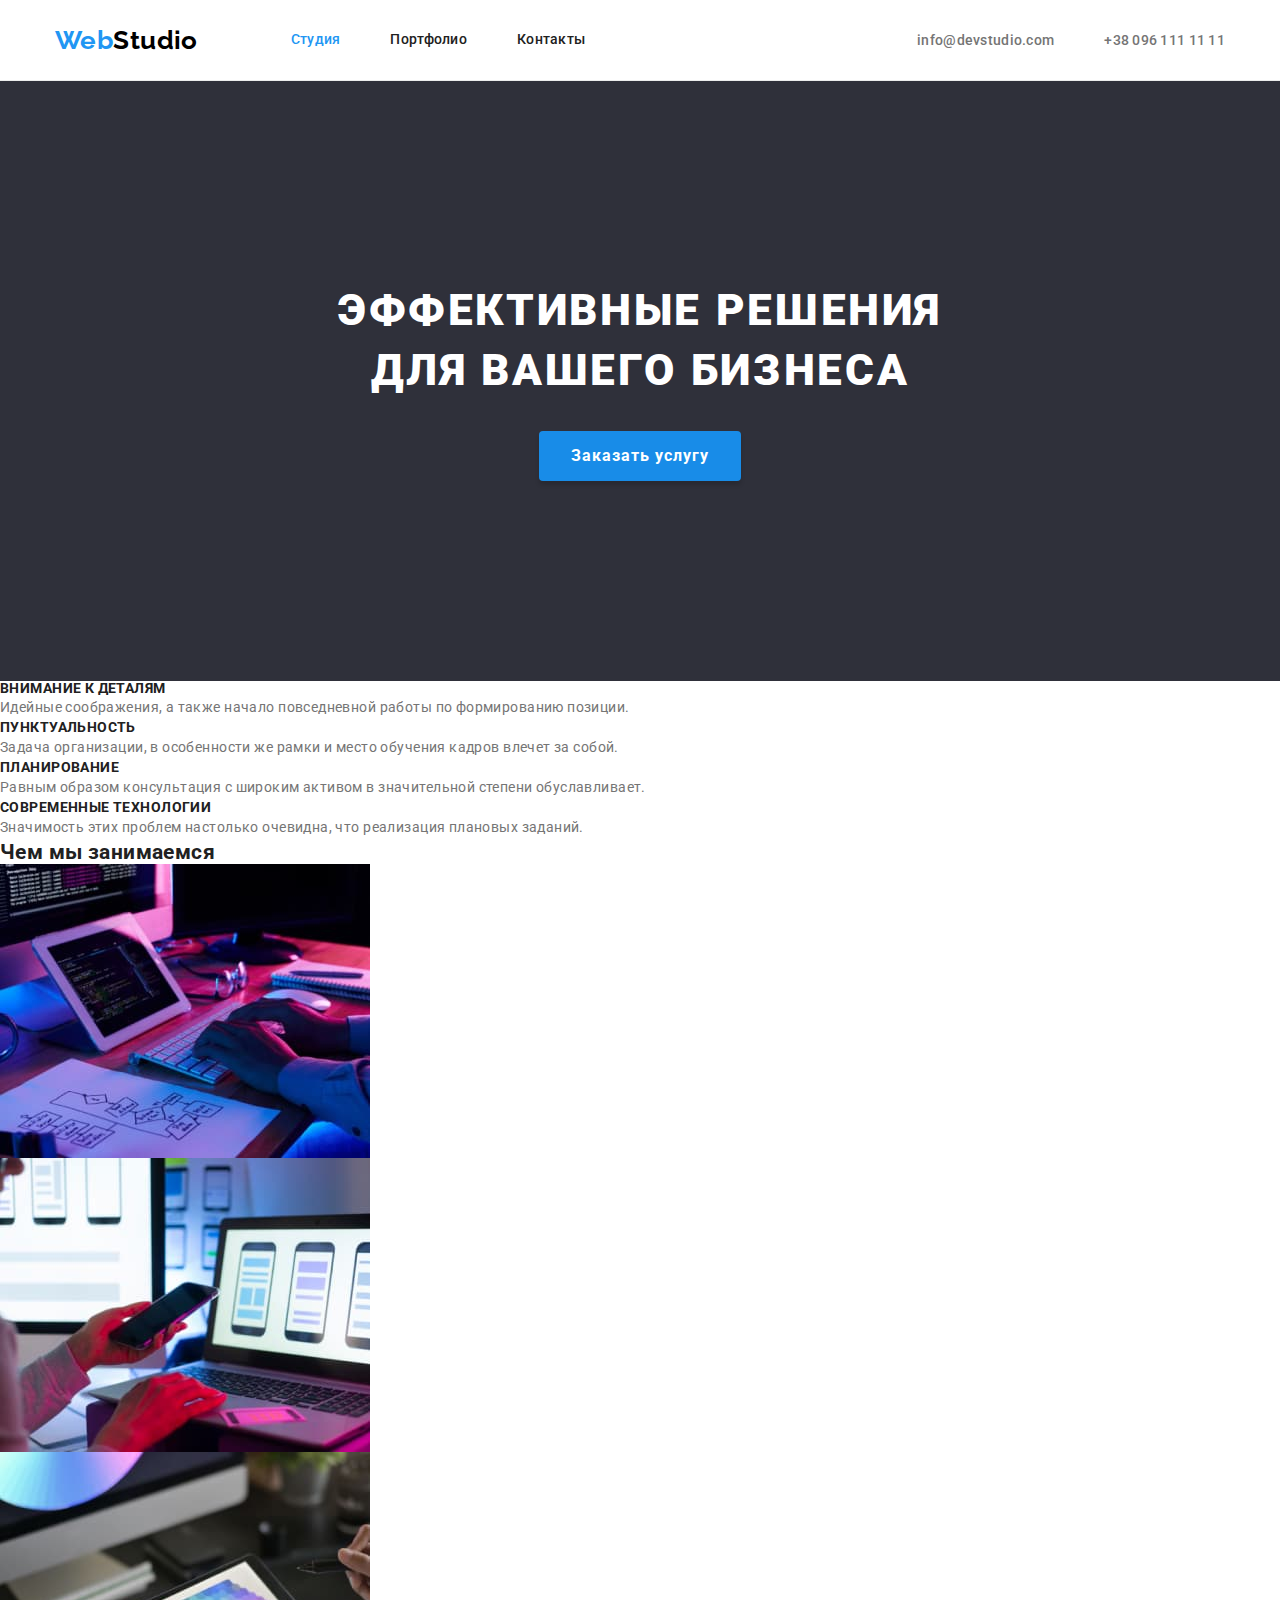
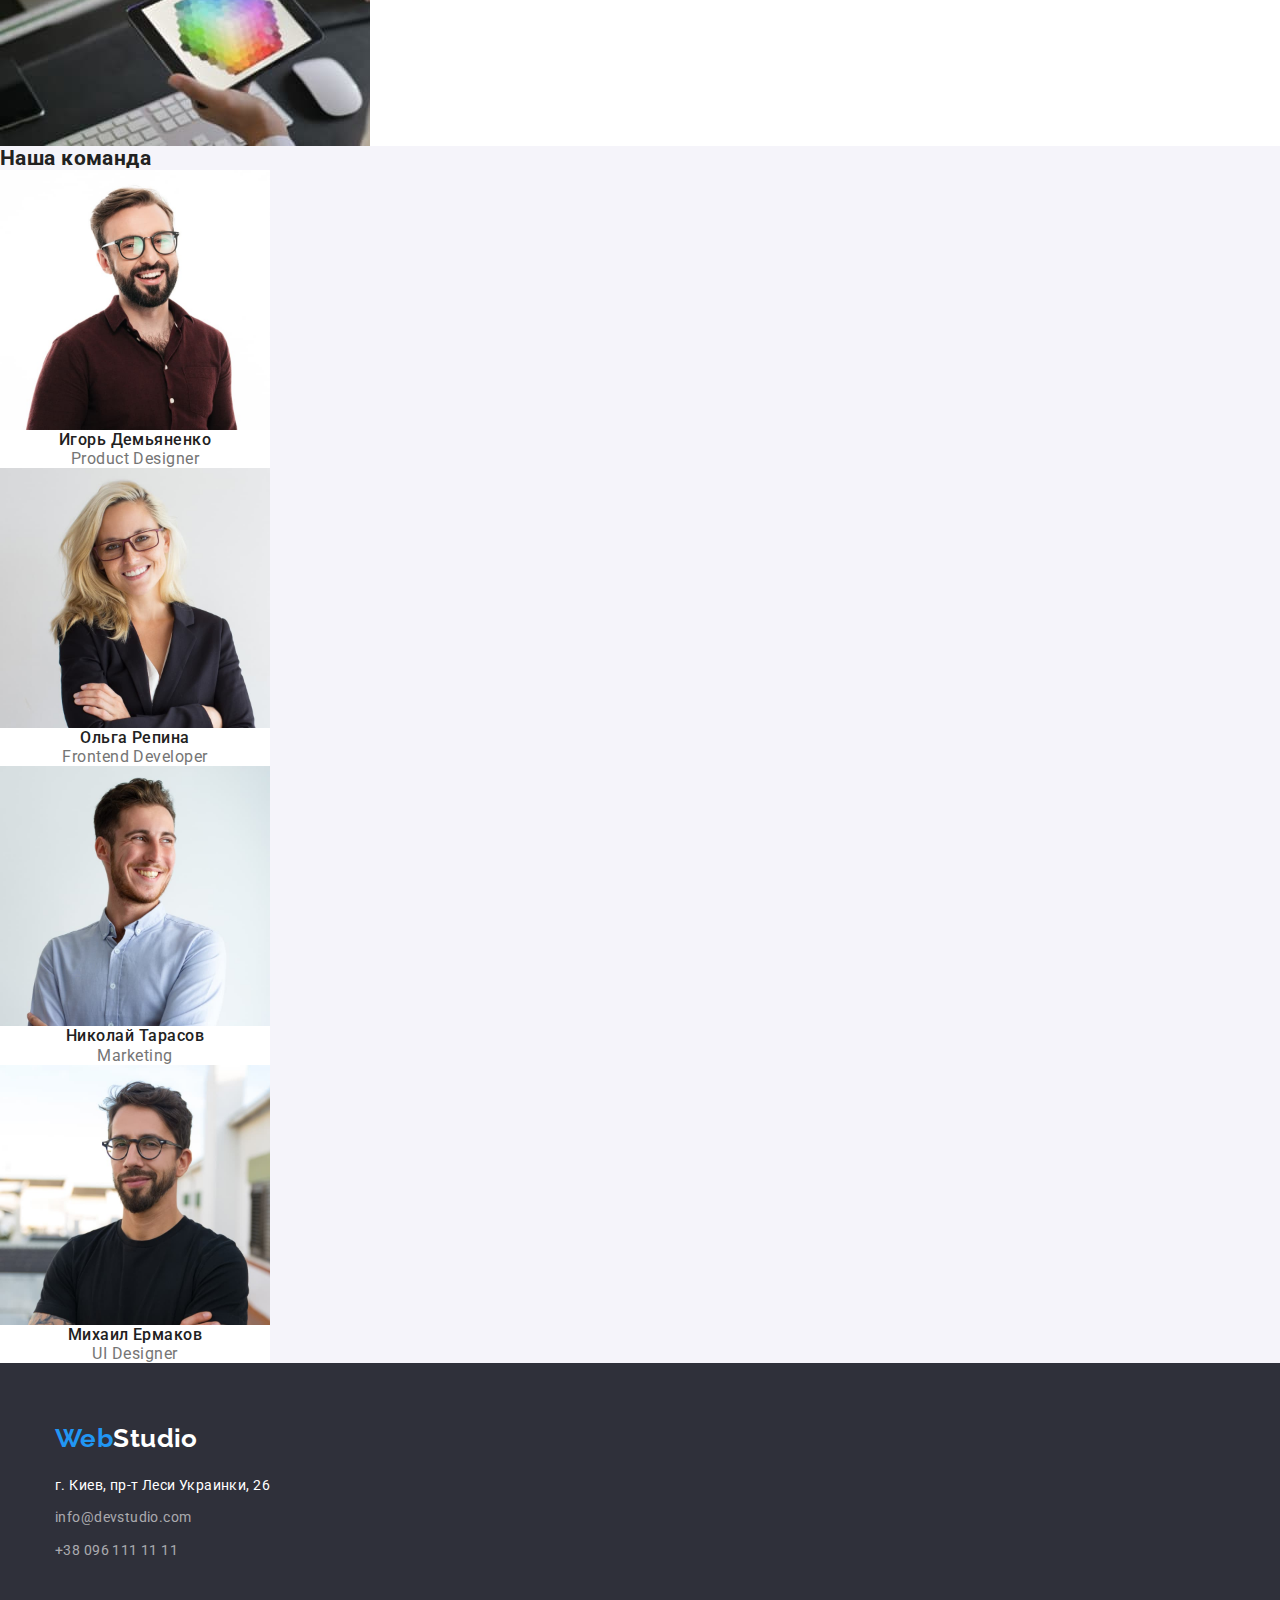
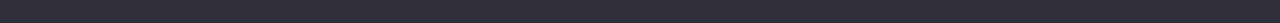
==== commit 0a6bf90f: "Добавляет header и footer" ====
--- a/index.html
+++ b/index.html
@@ -16,25 +16,27 @@
 
 <body>
 
-    <header class="header">
-
-        <div class="container">
-            <div class="container-header">
-                <nav class="site-nav">
-                    <a class="logo link" href="./index.html">
-                        <span class="logo logo-first-part">Web</span>Studio
-                    </a>
-                    <ul class="main-menu site-nav">
-                        <li class="list"><a class="main-menu-link link active-page" href="./index.html">Студия</a></li>
-                        <li class="list"><a class="main-menu-link link" href="./portfolio.html">Портфолио</a></li>
-                        <li class="list"><a class="main-menu-link link" href="">Контакты</a></li>
-                    </ul>
-                </nav>
-                <ul class="main-conacts header-contacts">
-                    <li class="list"><a class="main-contacts-link link" href="mailto:info@devstudio.com">info@devstudio.com</a></li>
-                    <li class="list"><a class="main-contacts-link link" href="tel:+380961111111">+38 096 111 11 11</a></li>
+    <header>
+        <div class="header container">
+            <nav class="site-nav">
+                <a href="./index.html" class="logo">Web<span class="logo-black">Studio</span></a>
+                <ul class="site-nav list">
+                    <li>
+                        <a href="#" class="link curent">Студия</a>
+                    </li>
+                    <li>
+                        <a href="./portfolio.html" class="link">Портфолио</a>
+                    </li>
+                    <li>
+                        <a href="#" class="link">Контакты</a>
+                    </li>
+    
                 </ul>
-            </div>
+            </nav>
+            <ul class="top-contact list">
+                <li><a href="mailto:info@devstudio.com" class="header-contact">info@devstudio.com</a></li>
+                <li><a href="tel:+380961111111" class="header-contact">+38 096 111 11 11</a></li>
+            </ul>
         </div>
     </header>
 
@@ -43,8 +45,10 @@
         <!--HERO-->
 
         <section class="hero-section">
-            <h1 class="hero-main-title">Эффективные решения<br> для вашего бизнеса</h1>
-            <button class="modal-btn" type="button">Заказать услугу</button>
+            <div class="container">
+                <h1 class="hero-main-title">Эффективные решения<br> для вашего бизнеса</h1>
+                <button class="modal-btn" type="button">Заказать услугу</button>
+            </div>
         </section>
 
         <!--BENEFITS-->
@@ -119,28 +123,24 @@
 
     <!--FOOTER-->
 
-    <footer class="site-footer">
-        <div class="container-footer">
-            <div class="all-logo-footer">
-                <a class="logo-footer link" href="./index.html">
-                    <span class="logo-first-part">Web</span>Studio
+        <footer>
+            <div class="container">
+                <a href="./index.html" class="logo">
+                    Web<span class="logo-white">Studio</span>
                 </a>
+                <address>
+                    <p class="location">г. Киев, пр-т Леси Украинки, 26</p>
+                    <ul class="bottom list">
+                        <li>
+                            <a href="mailto:info@devstudio.com" class="footer-contact">info@devstudio.com</a>
+                        </li>
+                        <li>
+                            <a href="tel:+380961111111" class="footer-contact">+38 096 111 11 11</a>
+                        </li>
+                    </ul>
+                </address>
             </div>
-            <address>
-                <ul> 
-                    <li class="list">
-                        <a class="address-contacts-link link" href="https://goo.gl/maps/VejYehhwsdeLX1D59">г. Киев, пр-т Леси Украинки, 26</a>
-                    </li>
-                    <li class="list">
-                        <a class="main-contacts-link link" href="mailto:info@devstudio.com">info@devstudio.com</a>
-                    </li>
-                    <li class="list">
-                        <a class="main-contacts-link link" href="tel:+380961111111">+38 096 111 11 11</a>
-                    </li>
-                </ul>
-            </address>
-        </div>
-    </footer>
+        </footer>
 
 </body>
 
--- a/css/styles.css
+++ b/css/styles.css
@@ -10,77 +10,14 @@
   --accent-color: #2196f3;
 }
 
+/* ======== START COMMON COMPONENTS 1 ======== */
+
 body {
   font-family: var(--primary-font-family);
   color: var(--primary-text-color-theme-light);
   background-color: var(--main-background-color-light);
-}
-
-html {
-  box-sizing: border-box;
-}
-
-*,
-*::before,
-*::after {
-  box-sizing: inherit;
-}
-
-.list {
-  list-style: none;
-}
-
-.link {
-  text-decoration: none;
-}
-
-/* ======== START COMMON COMPONENTS 1 ======== */
-
-.main-menu-link {
-  font-family: var(--primary-font-family);
-  font-weight: 500;
-  font-size: 14px;
-  line-height: 1.14;
-  letter-spacing: 0.02em;
-  cursor: pointer;
-
-  color: var(--primary-text-color-theme-light);
-}
-
-.main-menu-link:hover,
-.main-menu-link:focus {
-  color: var(--accent-color);
-}
-
-.active-page {
-  color: var(--accent-color);
-}
-
-.main-section-headings {
-  font-weight: 700;
-  font-size: 36px;
-  line-height: 1.16;
-  letter-spacing: 0.03em;
-
-  color: var(--primary-text-color-theme-light);
-}
-
-img {
-  display: block;
-  max-width: 100%;
-}
-
-.container {
-  margin-left: auto;
-  margin-right: auto;
-  padding-left: 15px;
-  padding-right: 15px;
-  width: 1200px;
-}
-
-.section {
-  padding-bottom: 94px;
-  padding-top: 94px;
+  font-size: 14px;
+  letter-spacing: 0.03em;
 }
 
 h1,
@@ -95,66 +32,123 @@
   padding: 0;
 }
 
-/* ======== END COMMON COMPONENTS 1 ======== */
-
-/* ======== START HEADER 2 ======== */
-
-.container-header {
+/*параметры всех img*/
+img {
+  display: block;
+  max-width: 100%;
+}
+
+/*параметры контейнера*/
+.container {
+  margin-left: auto;
+  margin-right: auto;
+  padding-left: 15px;
+  padding-right: 15px;
+  width: 1200px;
+}
+
+/*параметры секций*/
+.section {
+  padding-bottom: 94px;
+  padding-top: 94px;
+}
+
+/*убирает маркеры на списках*/
+.list {
+  list-style: none;
+}
+
+/* ======== END COMMON COMPONENTS ======== */
+
+/* ======== START HEADER 1 ======== */
+
+header {
+  border-bottom: solid 1px #ececec;
+}
+
+/*перестраивает все элементы header на flex*/
+.header.container {
   display: flex;
-  height: 80px;
-}
+  align-items: center;
+}
+
+/*Логотип*/
 
 .logo {
-  font-family: var(--secondary-font-family);
-  font-weight: bold;
+  margin-right: 93px;
+
+  font-family: 'Raleway', sans-serif;
+  font-weight: 700;
   font-size: 26px;
   line-height: 1.19;
-  letter-spacing: 0.03em;
-
+
+  color: var(--accent-color);
+  text-decoration: none;
+}
+
+.logo-black {
   color: #000000;
 }
 
-.logo-first-part {
-  color: var(--accent-color);
-}
-
-.main-menu-link {
-}
-
-.main-contacts-link {
-  font-family: var(--primary-font-family);
-  font-weight: 500;
-  font-style: normal;
-  font-size: 14px;
-  line-height: 1.14;
-  letter-spacing: 0.02em;
-
-  color: var(--secondary-text-color-theme-light);
-}
-
-.main-contacts-link:hover,
-.main-contacts-link:focus {
-  color: var(--accent-color);
-}
-
-.page-header {
-  border-bottom: solid 1px #ececec;
-}
-
-.page-header .container {
-  display: flex;
-  align-items: center;
-  background-color: var(--main-background-color-light);
-}
-
+.logo-white {
+  color: var(--main-background-color-light);
+}
+
+/*Навігація сайту*/
 .site-nav {
   display: flex;
   align-items: center;
 }
 
-.header-contacts {
+.site-nav .link {
+  display: block;
+  padding: 32px 0;
+
+  color: var(--primary-text-color-theme-light);
+  text-decoration: none;
+  font-weight: 500;
+  font-size: 14px;
+  line-height: 1.14;
+  letter-spacing: 0.02em;
+}
+
+.site-nav > li {
+  margin-right: 50px;
+}
+.site-nav > li:last-child {
+  margin-right: 0px;
+}
+
+.site-nav .link:hover,
+.site-nav .link:focus {
+  color: var(--accent-color);
+}
+.site-nav .link.curent {
+  color: var(--accent-color);
+}
+
+/*Контакти*/
+
+.top-contact.list {
   display: flex;
   margin-left: auto;
+}
+
+.header-contact {
+  color: var(--secondary-text-color-theme-light);
+  text-decoration: none;
+  font-weight: 500;
+  font-size: 14px;
+  line-height: 1.14;
+  letter-spacing: 0.02em;
+}
+.header-contact:hover,
+.header-contact:focus {
+  color: var(--accent-color);
+}
+
+.top-contact.list > li:first-child {
+  margin-right: 50px;
 }
 
 /* ======== END HEADER 2 ======== */
@@ -208,11 +202,15 @@
 
 /* ======== START BENEFITS 4 ======== */
 
+/* скрывает заголовок секции */
+
 .visually-hidden {
   position: fixed;
   transform: scale(0);
 }
 
+/*заголовки преимуществ*/
+
 .benefits-title {
   font-weight: 700;
   font-size: 14px;
@@ -222,6 +220,8 @@
 
   color: var(--primary-text-color-theme-light);
 }
+
+/*текст преимуществ*/
 
 .benefits-text {
   font-size: 14px;
@@ -271,57 +271,43 @@
 
 /* ======== START FOOTER 7 ======== */
 
-.site-footer {
-  background-color: var(--secondary-background-color-dark);
-  width: auto;
-}
-
-.container-footer {
-  margin-left: auto;
-  margin-right: auto;
-  padding-top: 60px;
-  padding-bottom: 60px;
-  width: 1200px;
-}
-
-.logo-footer {
-  font-family: var(--secondary-font-family);
-  font-weight: bold;
-  font-size: 26px;
-  line-height: 1.19;
-  letter-spacing: 0.03em;
-
-  color: var(--main-background-color-light);
-}
-
-.logo-first-part {
-  color: var(--accent-color);
-}
-
-.all-logo-footer {
+footer {
+  background: var(--secondary-background-color-dark);
+  padding: 60px 0;
+}
+
+/*лого в футере*/
+footer .logo {
   display: inline-block;
   margin-bottom: 20px;
   margin-right: 0px;
 }
 
-.address-contacts-link {
-  font-family: var(--primary-font-family);
-  font-weight: 400;
+/*адреса*/
+.location {
   font-style: normal;
-  font-size: 14px;
   line-height: 1.71;
-  letter-spacing: 0.03em;
-  cursor: pointer;
-
-  color: var(--main-background-color-light);
-}
-
-.address-contacts-link:hover,
-.address-contacts-link:focus {
-  color: var(--accent-color);
-}
-
-.main-contacts-link:first-child {
+
+  color: var(--main-background-color-light);
+
+  margin-bottom: 9px;
+}
+
+/*контакты*/
+
+.footer-contact {
+  font-style: normal;
+  line-height: 1.71;
+  text-decoration: none;
+
+  color: rgba(255, 255, 255, 0.6);
+}
+.footer-contact:hover,
+.footer-contact:focus {
+  color: var(--accent-color);
+}
+
+.bottom.list > li:first-child {
   margin-bottom: 9px;
 }
 
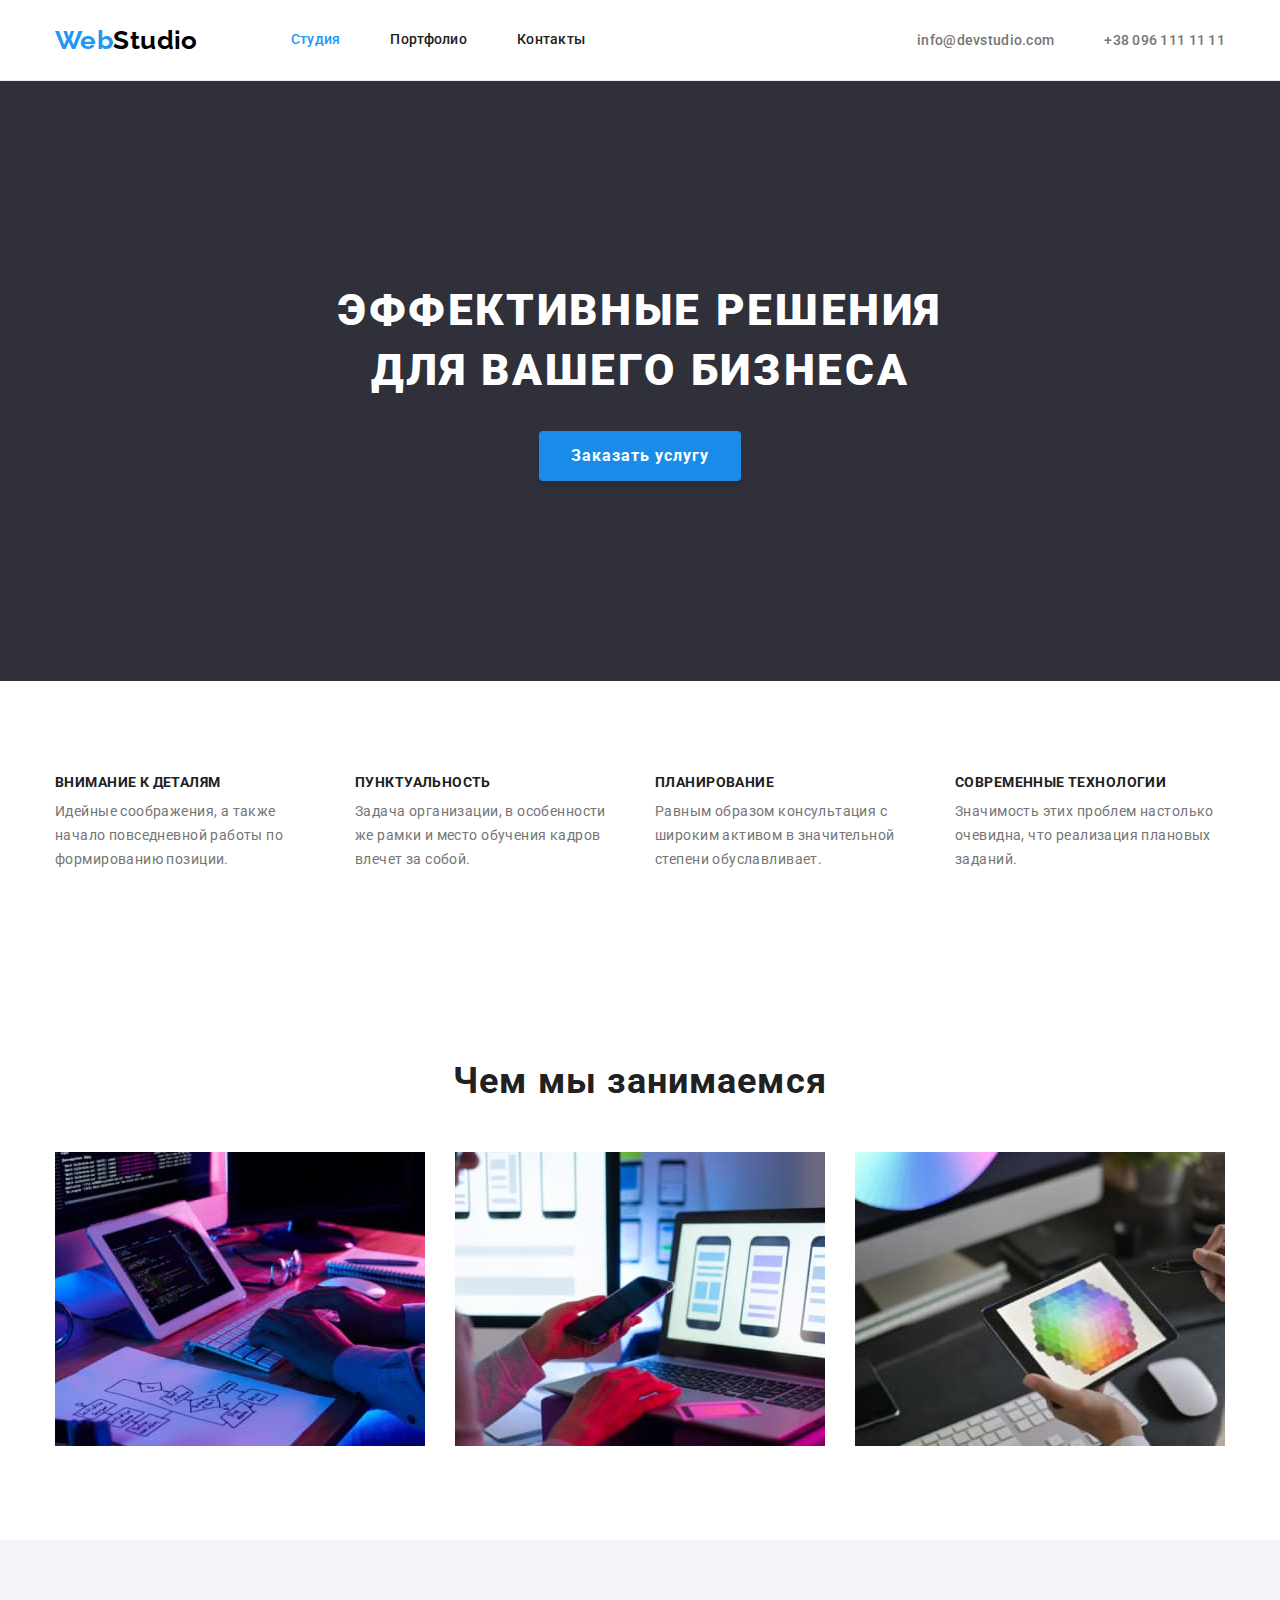
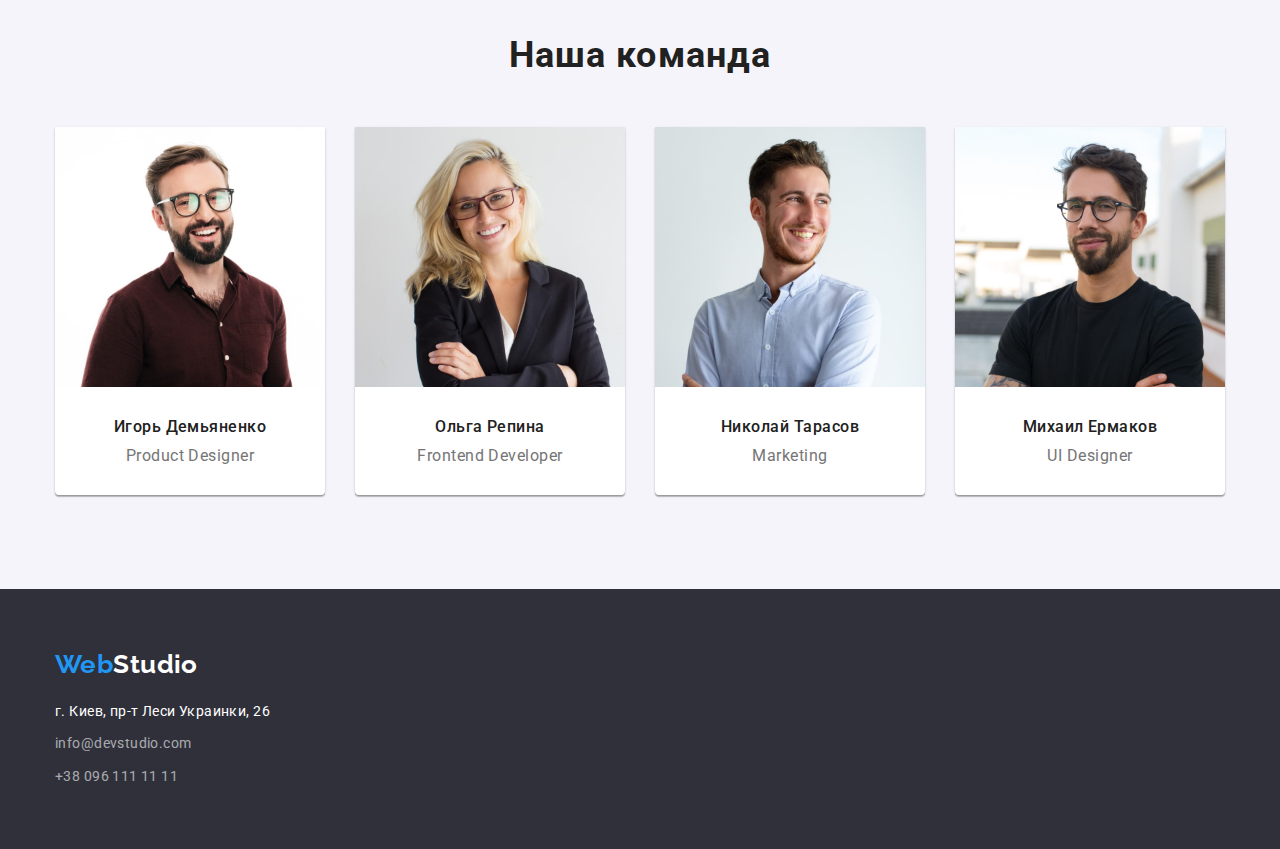
==== commit a4c5978c: "Добавляет позиционирование всех элементов" ====
--- a/index.html
+++ b/index.html
@@ -53,72 +53,87 @@
 
         <!--BENEFITS-->
 
-        <section>
-            <h2 class="visually-hidden" >Преимущества Вебстудии</h2>
-            <ul>
-                <li class="list">
-                    <h3 class="benefits-title">Внимание к деталям</h3>
-                    <p class="benefits-text">Идейные соображения, а также начало повседневной работы по формированию позиции.</p>
-                </li>
-                <li class="list">
-                    <h3 class="benefits-title">Пунктуальность</h3>
-                    <p class="benefits-text">Задача организации, в особенности же рамки и место обучения кадров влечет за собой.</p>
-                </li>
-                <li class="list">
-                    <h3 class="benefits-title">Планирование</h3>
-                    <p class="benefits-text">Равным образом консультация с широким активом в значительной степени обуславливает.</p>
-                </li>
-                <li class="list">
-                    <h3 class="benefits-title">Современные технологии</h3>
-                    <p class="benefits-text">Значимость этих проблем настолько очевидна, что реализация плановых заданий.</p>
-                </li>
-            </ul>
+        <section class="section benefits">
+            <div class="container">
+                <h2 class="visually-hidden" >Преимущества Вебстудии</h2>
+                <ul class="benefits list">
+                    <li class="benefits-item">
+                        <h3 class="benefits-title">Внимание к деталям</h3>
+                        <p class="benefits-text">Идейные соображения, а также начало повседневной работы по формированию позиции.</p>
+                    </li>
+                    <li class="benefits-item">
+                        <h3 class="benefits-title">Пунктуальность</h3>
+                        <p class="benefits-text">Задача организации, в особенности же рамки и место обучения кадров влечет за собой.</p>
+                    </li>
+                    <li class="benefits-item">
+                        <h3 class="benefits-title">Планирование</h3>
+                        <p class="benefits-text">Равным образом консультация с широким активом в значительной степени обуславливает.</p>
+                    </li>
+                    <li class="benefits-item">
+                        <h3 class="benefits-title">Современные технологии</h3>
+                        <p class="benefits-text">Значимость этих проблем настолько очевидна, что реализация плановых заданий.</p>
+                    </li>
+                </ul>
+            </div>
         </section>
 
         <!--ABOUT SERVICES-->
 
-        <section>
-            <h2 class="main-section-headings">Чем мы занимаемся</h2>
-            <ul>
-                <li class="list">
-                    <img src="./images/webdevelopment.jpg" alt="Веб разработкой" width="370" height="294">
-                </li>
-                <li class="list">
-                    <img src="./images/uxdesign.jpg" alt="Подбираем UX Дизайн" width="370" height="294">
-                </li>
-                <li class="list">
-                    <img src="./images/uidesign.jpg" alt="Подбираем стилистику" width="370" height="294">
-                </li>
-            </ul>
+        <section class="section services">
+            <div class="container">
+                <h2 class="main-section-headings">Чем мы занимаемся</h2>
+                <ul class="list">
+                    <li class="services-item">
+                        <img src="./images/webdevelopment.jpg" alt="Веб разработкой" width="370" height="294">
+                    </li>
+                    <li class="services-item">
+                        <img src="./images/uxdesign.jpg" alt="Подбираем UX Дизайн" width="370" height="294">
+                    </li>
+                    <li class="services-item">
+                        <img src="./images/uidesign.jpg" alt="Подбираем стилистику" width="370" height="294">
+                    </li>
+                </ul>
+            </div>
         </section>
 
         <!--ABOUT TEAM-->
 
-        <section class="about-team-section">
-            <h2 class="main-section-headings">Наша команда</h2>
-            <ul>
-                <li class="about-team-item list">
-                    <img src="./images/productdesigner.jpg" alt="Фото Игоря Демьяненко" width="270" height="260">
-                    <h3 class="team-member-name">Игорь Демьяненко</h3>
-                    <p class="team-member-position">Product Designer</p>
-                </li>
-                <li class="about-team-item list">
-                    <img src="./images/frontenddeveloper.jpg" alt="Фото Ольги Репиной" width="270" height="260">
-                    <h3 class="team-member-name">Ольга Репина</h3>
-                    <p class="team-member-position">Frontend Developer</p>
-                </li>
-                <li class="about-team-item list">
-                    <img src="./images/marketing.jpg" alt="Фото Николая Тарасова" width="270" height="260">
-                    <h3 class="team-member-name">Николай Тарасов</h3>
-                    <p class="team-member-position">Marketing</p>
-                </li>
-                <li class="about-team-item list">
-                    <img src="./images/uidesigner.jpg" alt="Фото Михаила Ермакова" width="270" height="260">
-                    <h3 class="team-member-name">Михаил Ермаков</h3>
-                    <p class="team-member-position">UI Designer</p>
-                </li>
-            </ul>
+        <section class="section about-team">
+            <div class="container">
+                <h2 class="main-section-headings">Наша команда</h2>
+                <ul class="list">
+                    <li class="about-team-item">
+                        <img src="./images/productdesigner.jpg" alt="Фото Игоря Демьяненко" width="270" height="260">
+                        <div class="title-name-group">
+                            <h3 class="team-member-name">Игорь Демьяненко</h3>
+                            <p class="team-member-position">Product Designer</p>
+                        </div>
+                    </li>
+                    <li class="about-team-item">
+                        <img src="./images/frontenddeveloper.jpg" alt="Фото Ольги Репиной" width="270" height="260">
+                        <div class="title-name-group">
+                            <h3 class="team-member-name">Ольга Репина</h3>
+                            <p class="team-member-position">Frontend Developer</p>
+                        </div>
+                    </li>
+                    <li class="about-team-item">
+                        <img src="./images/marketing.jpg" alt="Фото Николая Тарасова" width="270" height="260">
+                        <div class="title-name-group">
+                            <h3 class="team-member-name">Николай Тарасов</h3>
+                            <p class="team-member-position">Marketing</p>
+                        </div>
+                    </li>
+                    <li class="about-team-item">
+                        <img src="./images/uidesigner.jpg" alt="Фото Михаила Ермакова" width="270" height="260">
+                        <div class="title-name-group">
+                            <h3 class="team-member-name">Михаил Ермаков</h3>
+                            <p class="team-member-position">UI Designer</p>
+                        </div>
+                    </li>
+                </ul>
+            </div>
         </section>
+
     </main>
 
     <!--FOOTER-->
--- a/css/styles.css
+++ b/css/styles.css
@@ -49,13 +49,27 @@
 
 /*параметры секций*/
 .section {
-  padding-bottom: 94px;
-  padding-top: 94px;
+  padding: 94px 0;
 }
 
 /*убирает маркеры на списках*/
 .list {
   list-style: none;
+}
+
+/* одинаковые заголовки секций */
+
+.main-section-headings {
+  margin: 0 auto;
+  margin-bottom: 50px;
+
+  font-weight: 700;
+  font-size: 36px;
+  line-height: 1.17;
+  text-align: center;
+  letter-spacing: 0.03em;
+
+  color: var(--primary-text-color-theme-light);
 }
 
 /* ======== END COMMON COMPONENTS ======== */
@@ -94,7 +108,7 @@
   color: var(--main-background-color-light);
 }
 
-/*Навігація сайту*/
+/*Навигация сайта*/
 .site-nav {
   display: flex;
   align-items: center;
@@ -205,13 +219,24 @@
 /* скрывает заголовок секции */
 
 .visually-hidden {
-  position: fixed;
-  transform: scale(0);
+  position: absolute;
+  width: 1px;
+  height: 1px;
+  margin: -1px;
+  border: 0;
+  padding: 0;
+
+  white-space: nowrap;
+  clip-path: inset(100%);
+  clip: rect(0 0 0 0);
+  overflow: hidden;
 }
 
 /*заголовки преимуществ*/
 
 .benefits-title {
+  margin-bottom: 10px;
+
   font-weight: 700;
   font-size: 14px;
   line-height: 1.14;
@@ -231,24 +256,75 @@
   color: var(--secondary-text-color-theme-light);
 }
 
+/*расположение элементов секции*/
+
+.section .benefits {
+  padding-bottom: 0;
+}
+
+.benefits .list {
+  display: flex;
+  flex-wrap: wrap;
+  margin-left: calc(-1 * 30px);
+}
+
+/*ставит элементы горизонтально*/
+
+.benefits-item {
+  margin-left: 30px;
+  flex-basis: calc((100% - 4 * 30px) / 4);
+}
+
 /* ======== END BENEFITS 4 ======== */
 
 /* ======== START ABOUT SERVICES 5 ======== */
 
+/* выравнивает контент секции по горизонтали */
+
+.services .list {
+  display: flex;
+  flex-wrap: wrap;
+  margin-left: -30px;
+}
+
+/* добавляет расстояние между img и позиционирует */
+
+.list .services-item {
+  margin-left: 30px;
+  flex-basis: calc((100% - 3 * 30px) / 3);
+}
+
 /* ======== END ABOUT SERVICES 5 ======== */
 
 /* ======== START ABOUT TEAM 6 ======== */
 
-.about-team-section {
+.about-team {
   background: var(--situative-background-color);
 }
 
+/* выравнивает карточки команды по горизонтали */
+
+.about-team .list {
+  margin-left: -30px;
+  display: flex;
+  flex-wrap: wrap;
+}
+
 .about-team-item {
-  width: 270px;
+  margin-left: 30px;
+  flex-basis: calc((100% - 30px * 4) / 4);
+
   background-color: var(--main-background-color-light);
-}
+  border-radius: 0px 0px 4px 4px;
+  box-shadow: 0px 1px 3px rgba(0, 0, 0, 0.12), 0px 1px 1px rgba(0, 0, 0, 0.14),
+    0px 2px 1px rgba(0, 0, 0, 0.2);
+}
+
+/* имена членов команды*/
 
 .team-member-name {
+  margin-bottom: 10px;
+
   font-weight: 500;
   font-size: 16px;
   line-height: 1.19;
@@ -265,6 +341,11 @@
   letter-spacing: 0.03em;
 
   color: var(--secondary-text-color-theme-light);
+}
+
+.title-name-group {
+  padding: 30px 0;
+  text-align: center;
 }
 
 /* ======== END ABOUT TEAM 6 ======== */
@@ -283,7 +364,7 @@
   margin-right: 0px;
 }
 
-/*адреса*/
+/*адрес*/
 .location {
   font-style: normal;
   line-height: 1.71;
@@ -314,6 +395,18 @@
 /* ======== END FOOTER 7 ======== */
 
 /* ======== START PORTFOLIO MENU 8 ======== */
+
+/* задаёт стили и расположение кнопкам фильтра */
+
+.filter.list {
+  display: flex;
+  justify-content: center;
+  margin-bottom: 50px;
+}
+
+.filter > li:not(:last-child) {
+  margin-right: 8px;
+}
 
 .modal-portfolio-btn {
   padding: 6px 22px;
@@ -345,7 +438,9 @@
 
 /* ======== START PORTFOLIO ITEMS 9 ======== */
 
-.portfolio-item-title {
+/* оформление текста карточек*/
+
+.project-item-title {
   font-family: var(--primary-font-family);
   font-weight: 700;
   font-size: 18px;
@@ -355,7 +450,7 @@
   color: var(--primary-text-color-theme-light);
 }
 
-.portfolio-item-text {
+.project-item-text {
   font-family: var(--primary-font-family);
   font-size: 16px;
   line-height: 1.87;
@@ -364,4 +459,58 @@
   color: var(--secondary-text-color-theme-light);
 }
 
+/* позиционирование элементов */
+
+.projects.list {
+  display: flex;
+  flex-wrap: wrap;
+  margin-left: -30px;
+  margin-top: -30px;
+}
+
+.project-item {
+  margin-left: 30px;
+  margin-top: 30px;
+  flex-basis: calc((100% - 30px * 3) / 3);
+
+  background-color: var(--main-background-color-light);
+}
+
+.project-link {
+  font-family: var(--primary-font-family);
+  text-decoration: none;
+}
+
+.project-link :hover,
+.project-link :focus {
+  visibility: visible;
+}
+
+.project-item-group {
+  padding: 20px 24px;
+  border: solid 1px #eeeeee;
+  border-top: none;
+}
+
+/* текст в карточках */
+
+.project-item-title {
+  margin-bottom: 4px;
+
+  font-weight: 700;
+  font-size: 18px;
+  line-height: 2;
+  letter-spacing: 0.06em;
+
+  color: var(--primary-text-color-theme-light);
+}
+
+.project-item-text {
+  font-size: 16px;
+  line-height: 1.88;
+  letter-spacing: 0.03em;
+
+  color: var(--secondary-text-color-theme-light);
+}
+
 /* ======== END PORTFOLIO ITEMS 9 ======== */
